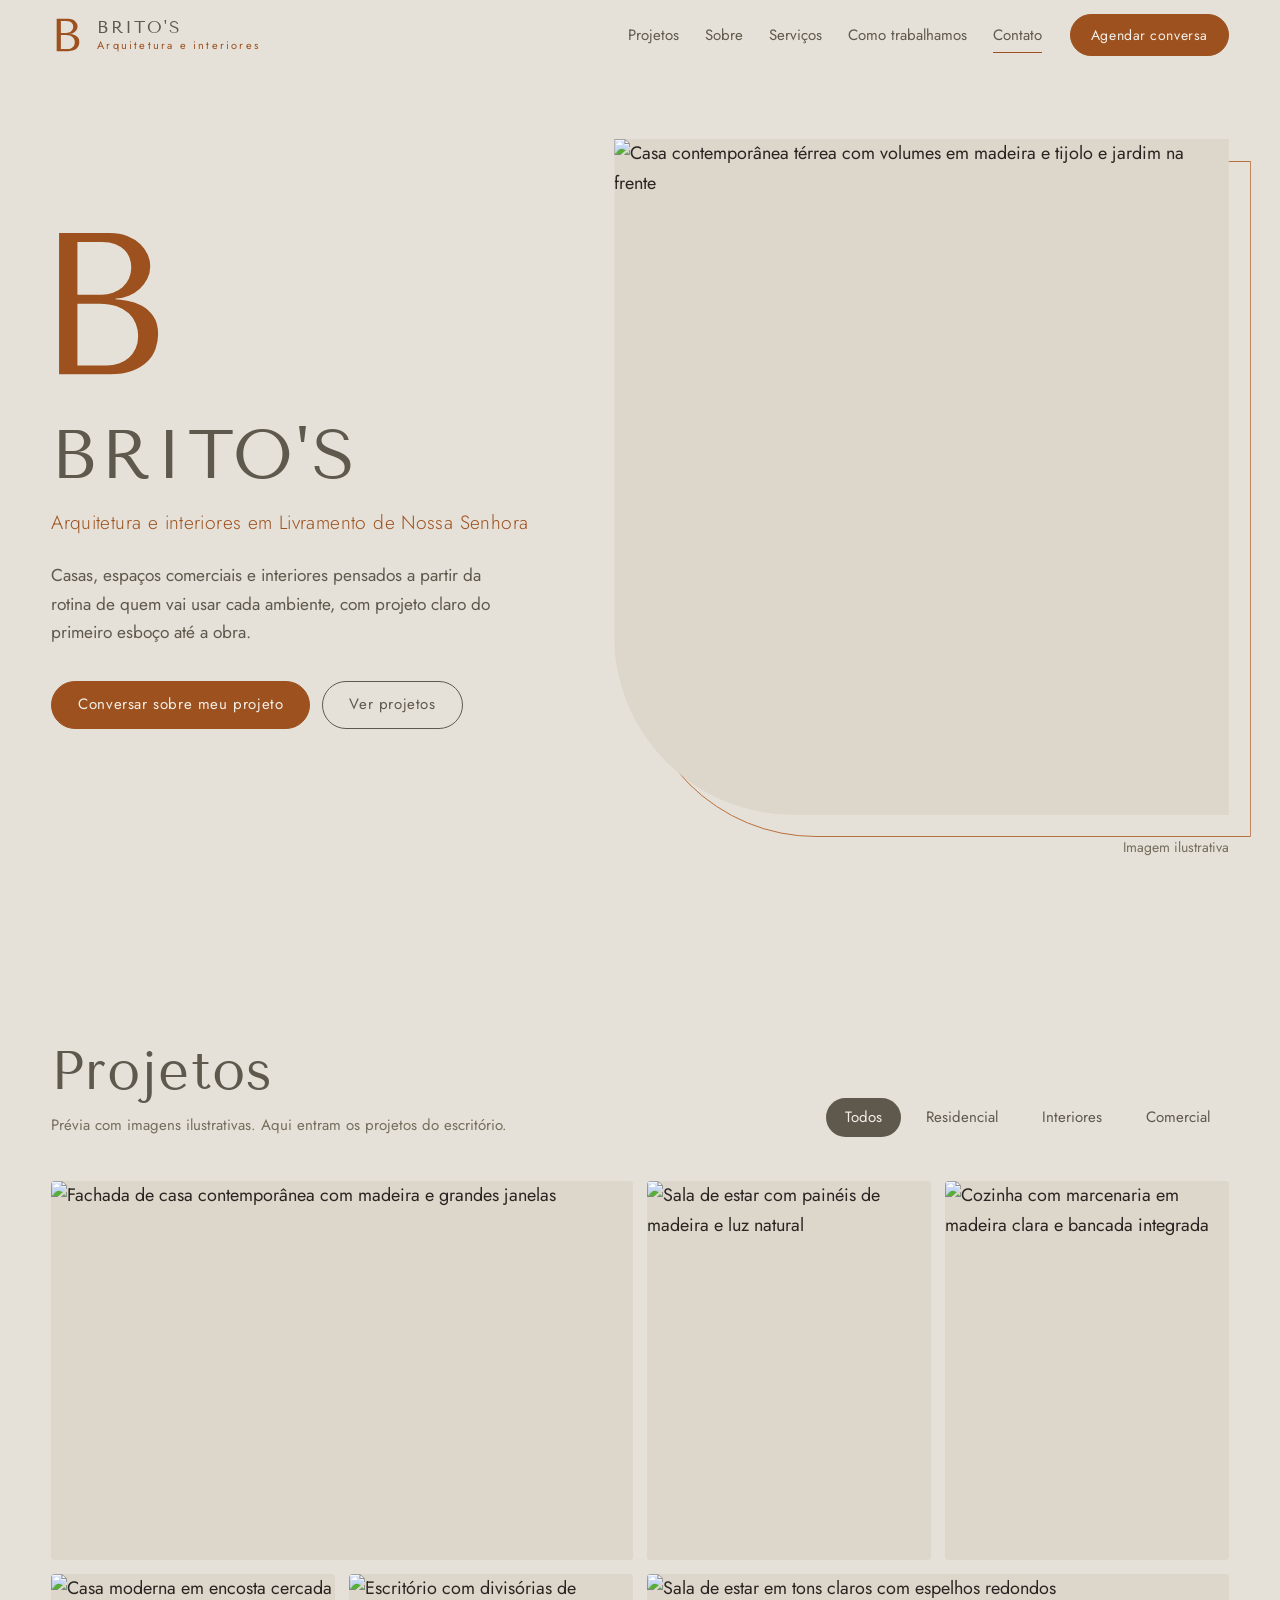
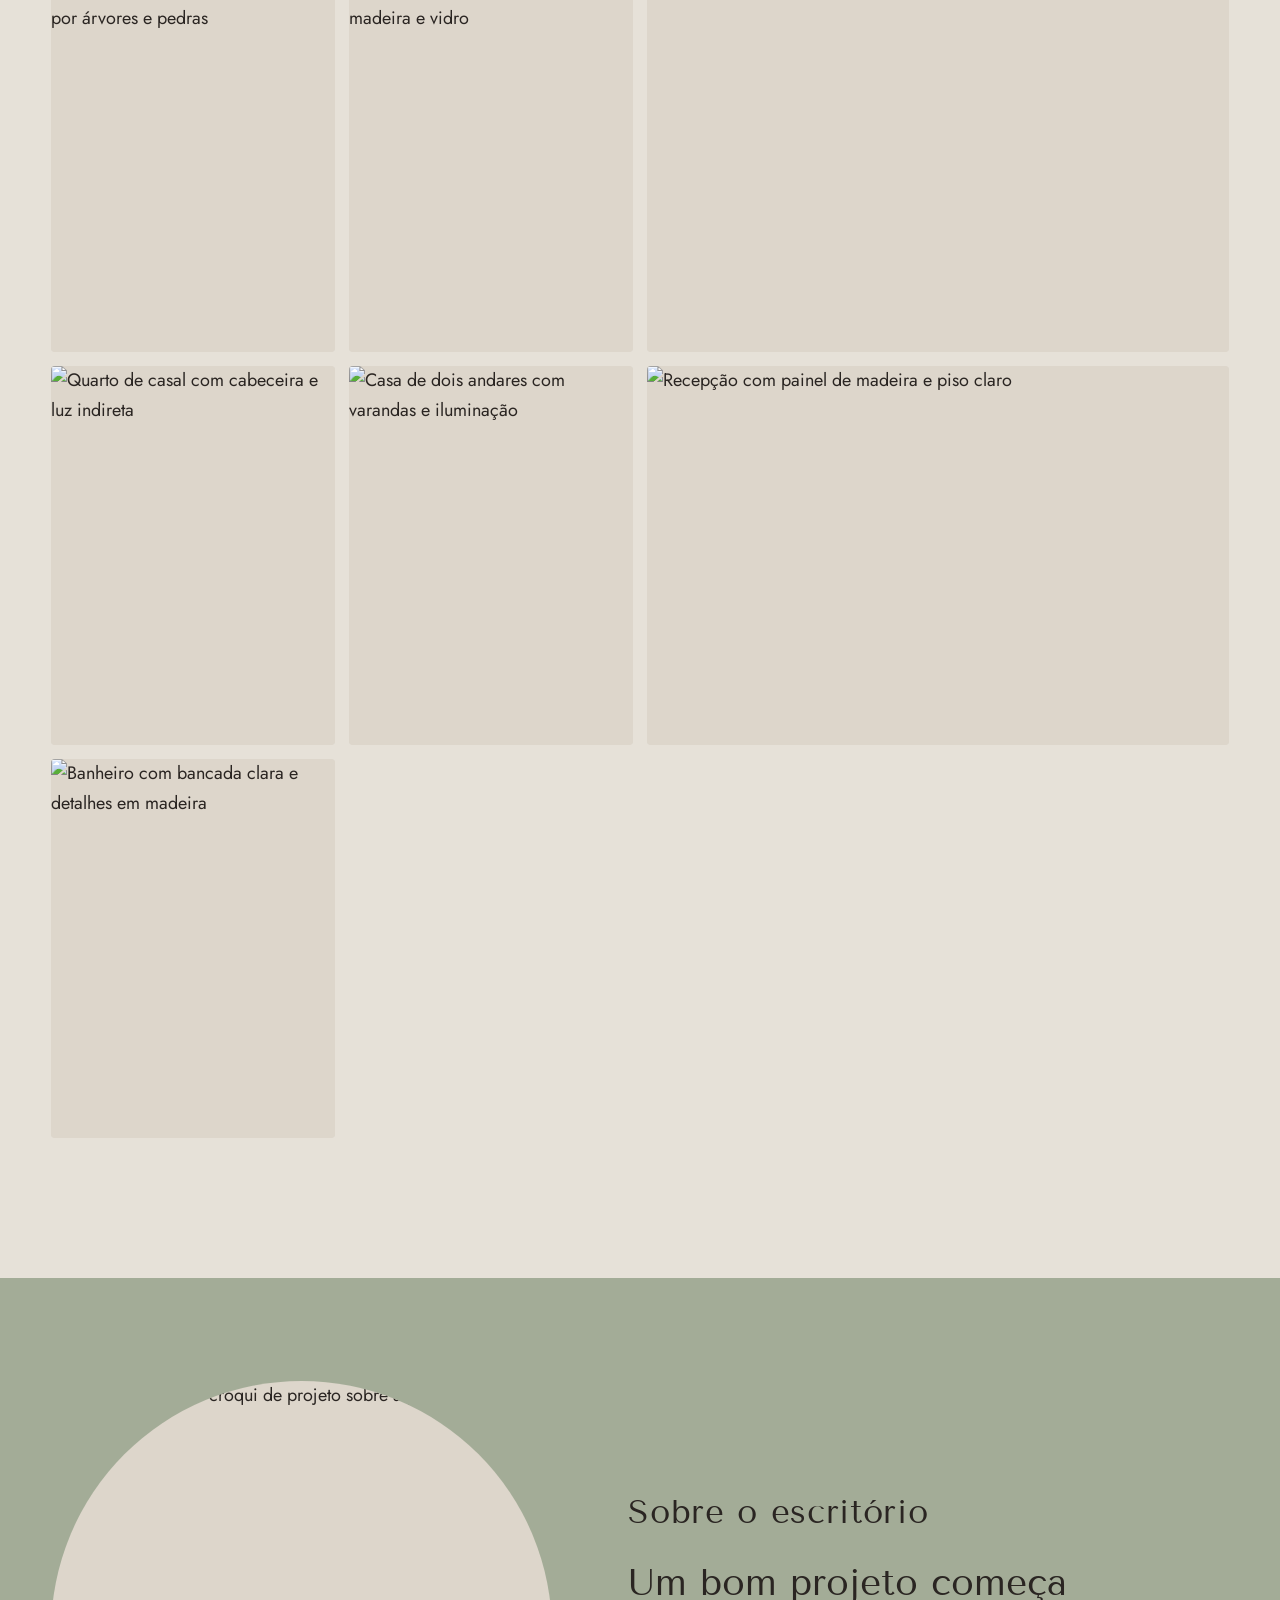
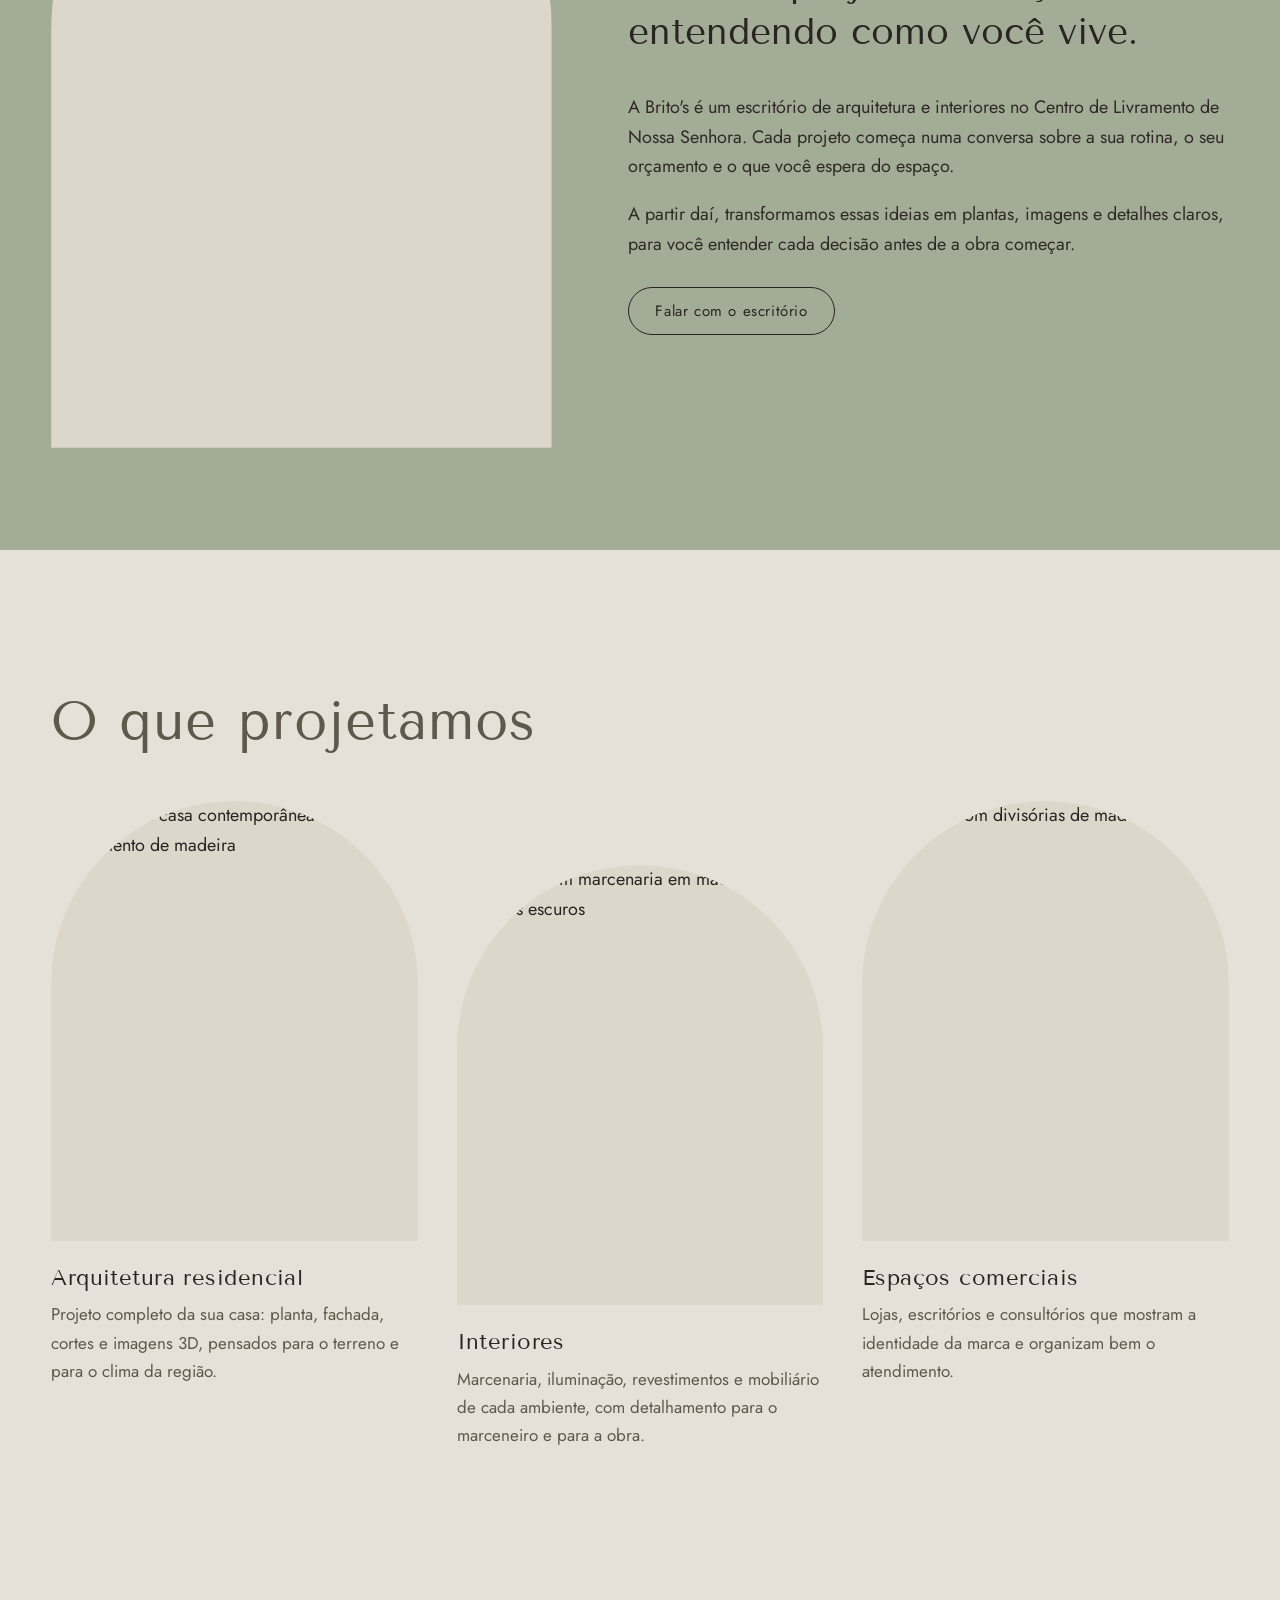
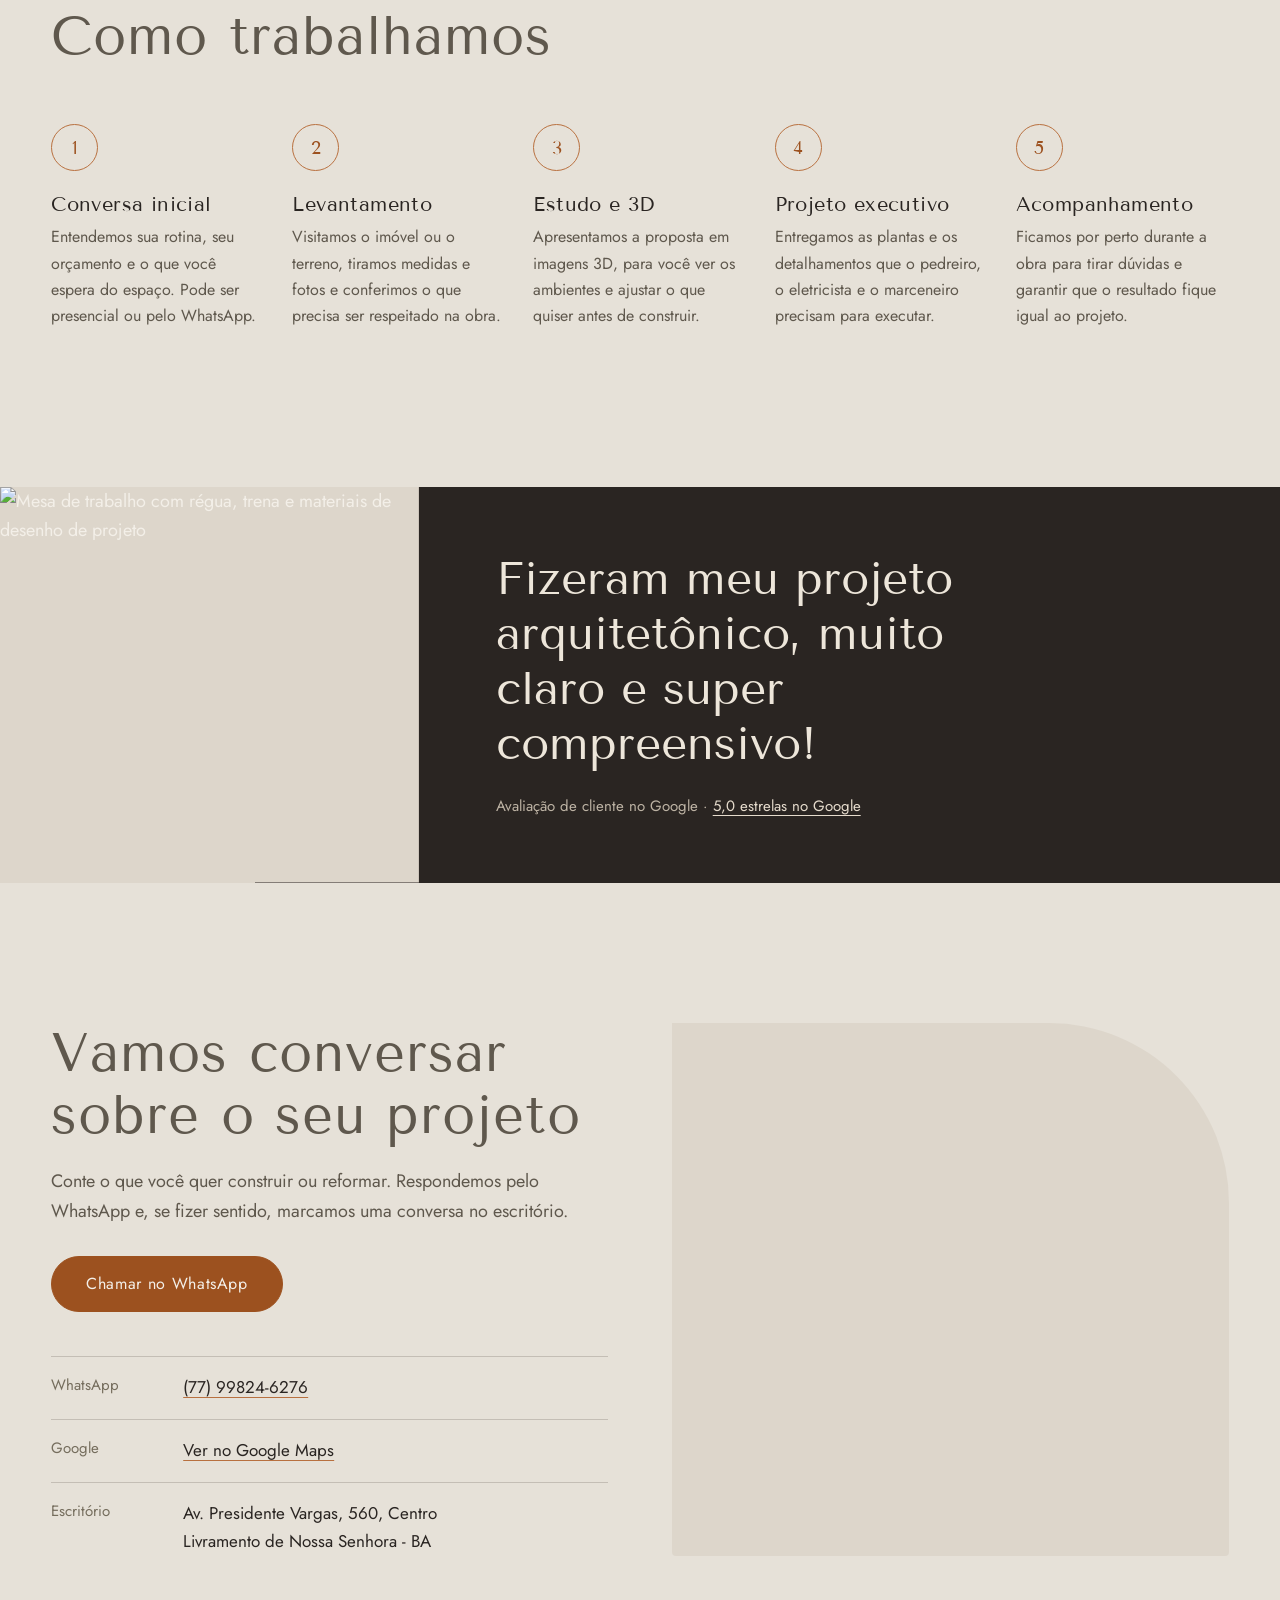
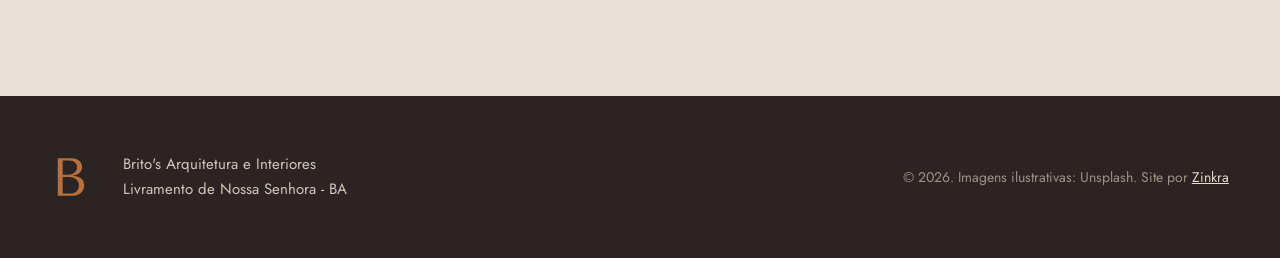
==== britos/index.html @ 13b90cb6 "Prévia do site da Brito's Arquitetura e Interiores Repositório de prévias: cada cliente numa pasta (" ====
<!doctype html>
<html lang="pt-BR">
<head>
<meta charset="utf-8">
<meta name="viewport" content="width=device-width, initial-scale=1">
<title>Brito's Arquitetura e Interiores | Livramento de Nossa Senhora - BA</title>
<meta name="description" content="Escritório de arquitetura e interiores em Livramento de Nossa Senhora (BA). Projetos residenciais, comerciais e de interiores. Fale com a Brito's pelo WhatsApp.">
<meta name="keywords" content="arquitetura Livramento de Nossa Senhora, escritório de arquitetura Livramento, arquiteto Livramento de Nossa Senhora, design de interiores Bahia, Brito's Arquitetura">
<meta name="author" content="Brito's Arquitetura e Interiores">
<meta name="robots" content="index, follow, max-image-preview:large">
<meta name="theme-color" content="#E6E1D8">
<link rel="canonical" href="https://previaarquitetura.vercel.app/britos/">
<link rel="icon" href="favicon.svg" type="image/svg+xml">
<link rel="apple-touch-icon" href="img/apple-touch-icon.png">

<meta property="og:type" content="website">
<meta property="og:locale" content="pt_BR">
<meta property="og:site_name" content="Brito's Arquitetura e Interiores">
<meta property="og:title" content="Brito's Arquitetura e Interiores">
<meta property="og:description" content="Projetos residenciais, comerciais e de interiores em Livramento de Nossa Senhora - BA.">
<meta property="og:url" content="https://previaarquitetura.vercel.app/britos/">
<meta property="og:image" content="https://previaarquitetura.vercel.app/britos/img/og.jpg">
<meta property="og:image:width" content="1200">
<meta property="og:image:height" content="630">
<meta name="twitter:card" content="summary_large_image">

<link rel="preload" as="font" type="font/woff2" href="fonts/tenor-sans.woff2" crossorigin>
<link rel="preload" as="font" type="font/woff2" href="fonts/jost-300.woff2" crossorigin>
<link rel="preconnect" href="https://images.unsplash.com">
<link rel="preload" as="image" href="https://images.unsplash.com/photo-1760067538022-8ef8739b1b18?auto=format&fit=crop&q=80&w=1400">
<link rel="stylesheet" href="style.css">

<script type="application/ld+json">
{
  "@context": "https://schema.org",
  "@type": "ProfessionalService",
  "additionalType": "https://www.wikidata.org/wiki/Q42973",
  "name": "Brito's Arquitetura e Interiores",
  "description": "Projetos residenciais, comerciais e de interiores em Livramento de Nossa Senhora - BA.",
  "url": "https://previaarquitetura.vercel.app/britos/",
  "image": "https://previaarquitetura.vercel.app/britos/img/og.jpg",
  "logo": "https://previaarquitetura.vercel.app/britos/favicon.svg",
  "telephone": "+55 77 99824-6276",
  "address": {
    "@type": "PostalAddress",
    "streetAddress": "Avenida Presidente Vargas, 560",
    "addressLocality": "Livramento de Nossa Senhora",
    "addressRegion": "BA",
    "postalCode": "46140-000",
    "addressCountry": "BR"
  },
  "areaServed": ["Livramento de Nossa Senhora", "Chapada Diamantina", "Bahia"],
  "aggregateRating": { "@type": "AggregateRating", "ratingValue": "5", "reviewCount": "5" },
  "makesOffer": [
    { "@type": "Offer", "itemOffered": { "@type": "Service", "name": "Projeto arquitetônico residencial" } },
    { "@type": "Offer", "itemOffered": { "@type": "Service", "name": "Projeto de interiores" } },
    { "@type": "Offer", "itemOffered": { "@type": "Service", "name": "Projeto comercial" } }
  ]
}
</script>
</head>
<body>
<a class="skip" href="#conteudo">Pular para o conteúdo</a>

<header class="top" id="topo">
  <a class="brand" href="#topo" aria-label="Brito's Arquitetura e Interiores, início">
    <svg class="g-mark" viewBox="0 0 571 780" aria-hidden="true"><path d="M40 740H291Q358 740 404.0 722.5Q450 705 478.0 677.0Q506 649 518.5 613.5Q531 578 531 542Q531 485 506.5 451.0Q482 417 448.0 399.0Q414 381 378.0 375.0Q342 369 320 368V364Q355 364 386.0 350.5Q417 337 440.5 315.5Q464 294 478.0 265.5Q492 237 492 205Q492 177 480.0 148.0Q468 119 443.5 95.0Q419 71 380.5 55.5Q342 40 290 40H40ZM131 696V390H241Q290 390 326.0 403.0Q362 416 385.5 438.0Q409 460 420.5 489.0Q432 518 432 550Q432 585 419.5 612.0Q407 639 386.0 658.0Q365 677 336.5 686.5Q308 696 276 696ZM131 346V84H253Q292 84 319.5 95.0Q347 106 364.5 124.0Q382 142 390.0 165.0Q398 188 398 211Q398 240 386.5 265.0Q375 290 354.5 308.0Q334 326 307.5 336.0Q281 346 251 346Z"/></svg>
    <span class="brand-name">Brito's<small>Arquitetura e interiores</small></span>
  </a>
  <nav class="nav" aria-label="Seções">
    <a href="#projetos">Projetos</a>
    <a href="#sobre">Sobre</a>
    <a href="#servicos">Serviços</a>
    <a href="#processo">Como trabalhamos</a>
    <a href="#contato">Contato</a>
  </nav>
  <a class="btn btn-solid top-cta" href="https://wa.me/5577998246276?text=Ol%C3%A1%21%20Vi%20o%20site%20da%20Brito%27s%20e%20gostaria%20de%20conversar%20sobre%20um%20projeto." target="_blank" rel="noopener">Agendar conversa</a>
  <button class="menu-btn" type="button" aria-expanded="false" aria-controls="menu-movel">Menu</button>
</header>
<div class="mobile-menu" id="menu-movel" hidden>
  <a href="#projetos">Projetos</a><a href="#sobre">Sobre</a><a href="#servicos">Serviços</a><a href="#processo">Como trabalhamos</a><a href="#contato">Contato</a>
  <a class="btn btn-solid" href="https://wa.me/5577998246276?text=Ol%C3%A1%21%20Vi%20o%20site%20da%20Brito%27s%20e%20gostaria%20de%20conversar%20sobre%20um%20projeto." target="_blank" rel="noopener">Agendar conversa</a>
</div>

<main id="conteudo">

<section class="hero" aria-labelledby="hero-titulo">
  <div class="hero-text">
    <div class="hero-mark" aria-hidden="true">
      <svg class="g-draw" viewBox="0 0 571 780"><path d="M40 740H291Q358 740 404.0 722.5Q450 705 478.0 677.0Q506 649 518.5 613.5Q531 578 531 542Q531 485 506.5 451.0Q482 417 448.0 399.0Q414 381 378.0 375.0Q342 369 320 368V364Q355 364 386.0 350.5Q417 337 440.5 315.5Q464 294 478.0 265.5Q492 237 492 205Q492 177 480.0 148.0Q468 119 443.5 95.0Q419 71 380.5 55.5Q342 40 290 40H40ZM131 696V390H241Q290 390 326.0 403.0Q362 416 385.5 438.0Q409 460 420.5 489.0Q432 518 432 550Q432 585 419.5 612.0Q407 639 386.0 658.0Q365 677 336.5 686.5Q308 696 276 696ZM131 346V84H253Q292 84 319.5 95.0Q347 106 364.5 124.0Q382 142 390.0 165.0Q398 188 398 211Q398 240 386.5 265.0Q375 290 354.5 308.0Q334 326 307.5 336.0Q281 346 251 346Z"/></svg>
    </div>
    <h1 id="hero-titulo">Brito's<span>Arquitetura e interiores em Livramento de Nossa Senhora</span></h1>
    <p class="lead">Casas, espaços comerciais e interiores pensados a partir da rotina de quem vai usar cada ambiente, com projeto claro do primeiro esboço até a obra.</p>
    <div class="hero-actions">
      <a class="btn btn-solid" href="https://wa.me/5577998246276?text=Ol%C3%A1%21%20Vi%20o%20site%20da%20Brito%27s%20e%20gostaria%20de%20conversar%20sobre%20um%20projeto." target="_blank" rel="noopener">Conversar sobre meu projeto</a>
      <a class="btn btn-line" href="#projetos">Ver projetos</a>
    </div>
  </div>
  <figure class="hero-photo">
    <img src="https://images.unsplash.com/photo-1760067538022-8ef8739b1b18?auto=format&fit=crop&q=80&w=1400" width="1400" height="934" alt="Casa contemporânea térrea com volumes em madeira e tijolo e jardim na frente" fetchpriority="high">
    <figcaption>Imagem ilustrativa</figcaption>
  </figure>
</section>

<section class="projects" id="projetos" aria-labelledby="proj-titulo">
  <div class="section-head">
    <div><h2 id="proj-titulo">Projetos</h2><p class="proj-note">Prévia com imagens ilustrativas. Aqui entram os projetos do escritório.</p></div>
    <div class="filters" role="tablist" aria-label="Filtrar projetos">
      <button role="tab" aria-selected="true" data-f="todos">Todos</button>
      <button role="tab" aria-selected="false" data-f="residencial">Residencial</button>
      <button role="tab" aria-selected="false" data-f="interiores">Interiores</button>
      <button role="tab" aria-selected="false" data-f="comercial">Comercial</button>
    </div>
  </div>
  <ul class="gallery">
    <li data-cat="residencial" class="wide"><button type="button" aria-label="Ampliar: Residência com fachada em madeira">
      <img src="https://images.unsplash.com/photo-1756706718604-ef4af3970e33?auto=format&fit=crop&q=80&w=1100" loading="lazy" decoding="async" alt="Fachada de casa contemporânea com madeira e grandes janelas">
      <span class="cap">Residência com fachada em madeira<small>Residencial</small></span></button></li>
    <li data-cat="interiores"><button type="button" aria-label="Ampliar: Living integrado">
      <img src="https://images.unsplash.com/photo-1774199496664-a9690967be5a?auto=format&fit=crop&q=80&w=700" loading="lazy" decoding="async" alt="Sala de estar com painéis de madeira e luz natural">
      <span class="cap">Living integrado<small>Interiores</small></span></button></li>
    <li data-cat="interiores"><button type="button" aria-label="Ampliar: Cozinha em madeira">
      <img src="https://images.unsplash.com/photo-1502005097973-6a7082348e28?auto=format&fit=crop&q=80&w=700" loading="lazy" decoding="async" alt="Cozinha com marcenaria em madeira clara e bancada integrada">
      <span class="cap">Cozinha em madeira<small>Interiores</small></span></button></li>
    <li data-cat="residencial"><button type="button" aria-label="Ampliar: Casa na encosta">
      <img src="https://images.unsplash.com/photo-1698994705178-d244d73ea573?auto=format&fit=crop&q=80&w=700" loading="lazy" decoding="async" alt="Casa moderna em encosta cercada por árvores e pedras">
      <span class="cap">Casa na encosta<small>Residencial</small></span></button></li>
    <li data-cat="comercial"><button type="button" aria-label="Ampliar: Escritório com marcenaria">
      <img src="https://images.unsplash.com/photo-1765371514743-45bd8e6c0a28?auto=format&fit=crop&q=80&w=700" loading="lazy" decoding="async" alt="Escritório com divisórias de madeira e vidro">
      <span class="cap">Escritório com marcenaria<small>Comercial</small></span></button></li>
    <li data-cat="interiores" class="wide"><button type="button" aria-label="Ampliar: Sala de estar clara">
      <img src="https://images.unsplash.com/photo-1631679706909-1844bbd07221?auto=format&fit=crop&q=80&w=1100" loading="lazy" decoding="async" alt="Sala de estar em tons claros com espelhos redondos">
      <span class="cap">Sala de estar clara<small>Interiores</small></span></button></li>
    <li data-cat="interiores"><button type="button" aria-label="Ampliar: Suíte acolhedora">
      <img src="https://images.unsplash.com/photo-1638840992956-142399e7e2df?auto=format&fit=crop&q=80&w=700" loading="lazy" decoding="async" alt="Quarto de casal com cabeceira e luz indireta">
      <span class="cap">Suíte acolhedora<small>Interiores</small></span></button></li>
    <li data-cat="residencial"><button type="button" aria-label="Ampliar: Sobrado com varandas">
      <img src="https://images.unsplash.com/photo-1721815693498-cc28507c0ba2?auto=format&fit=crop&q=80&w=700" loading="lazy" decoding="async" alt="Casa de dois andares com varandas e iluminação">
      <span class="cap">Sobrado com varandas<small>Residencial</small></span></button></li>
    <li data-cat="comercial" class="wide"><button type="button" aria-label="Ampliar: Recepção corporativa">
      <img src="https://images.unsplash.com/photo-1758448500688-3ababa93fd67?auto=format&fit=crop&q=80&w=1100" loading="lazy" decoding="async" alt="Recepção com painel de madeira e piso claro">
      <span class="cap">Recepção corporativa<small>Comercial</small></span></button></li>
    <li data-cat="interiores"><button type="button" aria-label="Ampliar: Banheiro com madeira">
      <img src="https://images.unsplash.com/photo-1763485956310-55f3c0e822d5?auto=format&fit=crop&q=80&w=700" loading="lazy" decoding="async" alt="Banheiro com bancada clara e detalhes em madeira">
      <span class="cap">Banheiro com madeira<small>Interiores</small></span></button></li>
  </ul>
</section>

<section class="about" id="sobre" aria-labelledby="sobre-titulo">
  <figure class="about-photo">
    <img src="https://images.unsplash.com/photo-1649688066830-a0cf04d1bc41?auto=format&fit=crop&q=80&w=800" loading="lazy" alt="Mãos desenhando croqui de projeto sobre a prancheta">
  </figure>
  <div class="about-text">
    <h2 id="sobre-titulo">Sobre o escritório</h2>
    <blockquote>
      <p>Um bom projeto começa entendendo como você vive.</p>
    </blockquote>
    <p>A Brito's é um escritório de arquitetura e interiores no Centro de Livramento de Nossa Senhora. Cada projeto começa numa conversa sobre a sua rotina, o seu orçamento e o que você espera do espaço.</p>
    <p>A partir daí, transformamos essas ideias em plantas, imagens e detalhes claros, para você entender cada decisão antes de a obra começar.</p>
    <a class="btn btn-line" href="#contato">Falar com o escritório</a>
  </div>
</section>

<section class="services" id="servicos" aria-labelledby="serv-titulo">
  <h2 id="serv-titulo">O que projetamos</h2>
  <div class="service-list">
    <article class="service">
      <img src="https://images.unsplash.com/photo-1564703048291-bcf7f001d83d?auto=format&fit=crop&q=80&w=700" loading="lazy" alt="Fachada de casa contemporânea com revestimento de madeira">
      <h3>Arquitetura residencial</h3>
      <p>Projeto completo da sua casa: planta, fachada, cortes e imagens 3D, pensados para o terreno e para o clima da região.</p>
    </article>
    <article class="service">
      <img src="https://images.unsplash.com/photo-1512916194211-3f2b7f5f7de3?auto=format&fit=crop&q=80&w=700" loading="lazy" alt="Cozinha com marcenaria em madeira e armários escuros">
      <h3>Interiores</h3>
      <p>Marcenaria, iluminação, revestimentos e mobiliário de cada ambiente, com detalhamento para o marceneiro e para a obra.</p>
    </article>
    <article class="service">
      <img src="https://images.unsplash.com/photo-1765371514743-45bd8e6c0a28?auto=format&fit=crop&q=80&w=700" loading="lazy" alt="Escritório com divisórias de madeira e vidro">
      <h3>Espaços comerciais</h3>
      <p>Lojas, escritórios e consultórios que mostram a identidade da marca e organizam bem o atendimento.</p>
    </article>
  </div>
</section>

<section class="process" id="processo" aria-labelledby="proc-titulo">
  <h2 id="proc-titulo">Como trabalhamos</h2>
  <ol class="steps">
    <li><h3>Conversa inicial</h3><p>Entendemos sua rotina, seu orçamento e o que você espera do espaço. Pode ser presencial ou pelo WhatsApp.</p></li>
    <li><h3>Levantamento</h3><p>Visitamos o imóvel ou o terreno, tiramos medidas e fotos e conferimos o que precisa ser respeitado na obra.</p></li>
    <li><h3>Estudo e 3D</h3><p>Apresentamos a proposta em imagens 3D, para você ver os ambientes e ajustar o que quiser antes de construir.</p></li>
    <li><h3>Projeto executivo</h3><p>Entregamos as plantas e os detalhamentos que o pedreiro, o eletricista e o marceneiro precisam para executar.</p></li>
    <li><h3>Acompanhamento</h3><p>Ficamos por perto durante a obra para tirar dúvidas e garantir que o resultado fique igual ao projeto.</p></li>
  </ol>
</section>

<section class="quote-band" aria-label="Avaliação de cliente no Google">
  <img src="https://images.unsplash.com/photo-1598149255714-de0a630b96ea?auto=format&fit=crop&q=80&w=800" loading="lazy" alt="Mesa de trabalho com régua, trena e materiais de desenho de projeto">
  <figure class="review">
    <blockquote><p>Fizeram meu projeto arquitetônico, muito claro e super compreensivo!</p></blockquote>
    <figcaption>Avaliação de cliente no Google · <a href="https://www.google.com/maps/search/Brito%C2%B4s+Arquitetura+e+Interiores+Livramento+de+Nossa+Senhora" target="_blank" rel="noopener">5,0 estrelas no Google</a></figcaption>
  </figure>
</section>

<section class="contact" id="contato" aria-labelledby="cont-titulo">
  <div class="contact-text">
    <h2 id="cont-titulo">Vamos conversar sobre o seu projeto</h2>
    <p>Conte o que você quer construir ou reformar. Respondemos pelo WhatsApp e, se fizer sentido, marcamos uma conversa no escritório.</p>
    <a class="btn btn-solid btn-big" href="https://wa.me/5577998246276?text=Ol%C3%A1%21%20Vi%20o%20site%20da%20Brito%27s%20e%20gostaria%20de%20conversar%20sobre%20um%20projeto." target="_blank" rel="noopener">Chamar no WhatsApp</a>
    <dl class="contact-list">
      <div><dt>WhatsApp</dt><dd><a href="https://wa.me/5577998246276?text=Ol%C3%A1%21%20Vi%20o%20site%20da%20Brito%27s%20e%20gostaria%20de%20conversar%20sobre%20um%20projeto." target="_blank" rel="noopener">(77) 99824-6276</a></dd></div>
      <div><dt>Google</dt><dd><a href="https://www.google.com/maps/search/Brito%C2%B4s+Arquitetura+e+Interiores+Livramento+de+Nossa+Senhora" target="_blank" rel="noopener">Ver no Google Maps</a></dd></div>
      <div><dt>Escritório</dt><dd><address>Av. Presidente Vargas, 560, Centro<br>Livramento de Nossa Senhora - BA</address></dd></div>
    </dl>
  </div>
  <div class="map">
    <iframe title="Mapa do escritório Brito's em Livramento de Nossa Senhora" loading="lazy" referrerpolicy="no-referrer-when-downgrade"
      src="https://www.google.com/maps?q=Av.+Presidente+Vargas,+560,+Livramento+de+Nossa+Senhora+-+BA&output=embed"></iframe>
  </div>
</section>

</main>

<footer class="foot">
  <svg class="g-mark" viewBox="0 0 571 780" aria-hidden="true"><path d="M40 740H291Q358 740 404.0 722.5Q450 705 478.0 677.0Q506 649 518.5 613.5Q531 578 531 542Q531 485 506.5 451.0Q482 417 448.0 399.0Q414 381 378.0 375.0Q342 369 320 368V364Q355 364 386.0 350.5Q417 337 440.5 315.5Q464 294 478.0 265.5Q492 237 492 205Q492 177 480.0 148.0Q468 119 443.5 95.0Q419 71 380.5 55.5Q342 40 290 40H40ZM131 696V390H241Q290 390 326.0 403.0Q362 416 385.5 438.0Q409 460 420.5 489.0Q432 518 432 550Q432 585 419.5 612.0Q407 639 386.0 658.0Q365 677 336.5 686.5Q308 696 276 696ZM131 346V84H253Q292 84 319.5 95.0Q347 106 364.5 124.0Q382 142 390.0 165.0Q398 188 398 211Q398 240 386.5 265.0Q375 290 354.5 308.0Q334 326 307.5 336.0Q281 346 251 346Z"/></svg>
  <p>Brito's Arquitetura e Interiores<br>Livramento de Nossa Senhora - BA</p>
  <p class="foot-small">© <span id="ano">2026</span>. Imagens ilustrativas: Unsplash. Site por <a href="https://zinkra.com.br" target="_blank" rel="noopener">Zinkra</a></p>
</footer>

<a class="wa-float" href="https://wa.me/5577998246276?text=Ol%C3%A1%21%20Vi%20o%20site%20da%20Brito%27s%20e%20gostaria%20de%20conversar%20sobre%20um%20projeto." target="_blank" rel="noopener" aria-label="Conversar no WhatsApp">
  <svg viewBox="0 0 24 24" aria-hidden="true"><path d="M12 2a10 10 0 0 0-8.6 15.1L2 22l5-1.3A10 10 0 1 0 12 2Zm0 18.2a8.2 8.2 0 0 1-4.2-1.2l-.3-.2-3 .8.8-2.9-.2-.3A8.2 8.2 0 1 1 12 20.2Zm4.5-6.1c-.2-.1-1.5-.7-1.7-.8s-.4-.1-.6.1-.7.8-.8 1-.3.2-.5.1a6.7 6.7 0 0 1-3.3-2.9c-.2-.4.2-.4.7-1.3a.5.5 0 0 0 0-.4l-.8-1.8c-.2-.5-.4-.4-.6-.4h-.5a1 1 0 0 0-.7.3 3 3 0 0 0-.9 2.2 5.2 5.2 0 0 0 1.1 2.8 11.9 11.9 0 0 0 4.6 4c1.7.7 2.4.8 3.2.7a2.8 2.8 0 0 0 1.8-1.3 2.3 2.3 0 0 0 .2-1.3c-.1-.1-.3-.2-.5-.3Z"/></svg>
</a>

<div class="lightbox" id="lightbox" hidden role="dialog" aria-modal="true" aria-label="Foto do projeto">
  <button class="lb-close" type="button" aria-label="Fechar">Fechar</button>
  <button class="lb-nav lb-prev" type="button" aria-label="Foto anterior">‹</button>
  <figure><img alt=""><figcaption></figcaption></figure>
  <button class="lb-nav lb-next" type="button" aria-label="Próxima foto">›</button>
</div>

<script src="main.js" defer></script>
</body>
</html>
---- britos/style.css ----
/* Geovanna Caires · Arquitetura e Interiores
   Paleta tirada da marca dela: o cobre do monograma, o cinza quente do nome,
   o verde-sálvia da boiserie do escritório e o reboco claro das paredes. */
@font-face { font-family: 'Tenor Sans'; src: url(fonts/tenor-sans.woff2) format('woff2'); font-weight: 400; font-display: swap; }
@font-face { font-family: 'Jost'; src: url(fonts/jost-300.woff2) format('woff2'); font-weight: 300; font-display: swap; }
@font-face { font-family: 'Jost'; src: url(fonts/jost-400.woff2) format('woff2'); font-weight: 400; font-display: swap; }
@font-face { font-family: 'Jost'; src: url(fonts/jost-500.woff2) format('woff2'); font-weight: 500; font-display: swap; }
:root {
  --reboco: #E6E1D8;
  --reboco-2: #DDD6CB;
  --cobre: #9C511F;
  --cobre-claro: #B8703F;
  --grafite: #5F584D;
  --cinza: #756D5D;
  --salvia: #A3AC97;
  --salvia-esc: #7F8A73;
  --cafe: #2A2522;
  --linho: #F3EFE8;
  --ease: cubic-bezier(.22, 1, .36, 1);
  --display: 'Tenor Sans', 'Optima', 'Candara', sans-serif;
  --texto: 'Jost', 'Futura', 'Century Gothic', sans-serif;
  --gutter: clamp(16px, 4vw, 56px);
  --max: 1320px;
}

*, *::before, *::after { box-sizing: border-box; }
html { scroll-behavior: smooth; scroll-padding-top: 84px; }
body {
  margin: 0; background: var(--reboco); color: var(--cafe);
  font: 400 18px/1.65 var(--texto); -webkit-font-smoothing: antialiased; overflow-x: hidden;
}
img { display: block; max-width: 100%; height: auto; }
a { color: inherit; }
h1, h2, h3 { font-family: var(--display); font-weight: 400; margin: 0; letter-spacing: .02em; line-height: 1.15; }
h2 { font-size: clamp(32px, 4.2vw, 56px); color: var(--grafite); }
h3 { font-size: 22px; color: var(--cafe); }
p { margin: 0 0 1em; max-width: 62ch; }
:focus-visible { outline: 2px solid var(--cobre); outline-offset: 3px; }
.skip { position: absolute; left: -999px; top: 8px; background: var(--cafe); color: var(--linho); padding: 8px 14px; z-index: 100; }
.skip:focus { left: 8px; }

/* ---------- botões ---------- */
.btn {
  display: inline-flex; align-items: center; justify-content: center; min-height: 48px; padding: 0 26px;
  font: 400 15px/1 var(--texto); letter-spacing: .04em; text-decoration: none; border-radius: 999px;
  transition: background .3s var(--ease), color .3s var(--ease), border-color .3s var(--ease), transform .2s var(--ease);
}
.btn:active { transform: scale(.97); }
.btn-solid { background: var(--cobre); color: var(--linho); border: 1px solid var(--cobre); }
.btn-solid:hover { background: #823F14; border-color: #823F14; }
.btn-line { border: 1px solid var(--grafite); color: var(--grafite); }
.btn-line:hover { background: var(--grafite); color: var(--linho); }
.btn-big { min-height: 56px; padding: 0 34px; font-size: 16px; }

/* ---------- topo ---------- */
.top {
  position: fixed; inset: 0 0 auto; z-index: 50; display: flex; align-items: center; gap: 28px;
  padding: 14px var(--gutter); transition: background .4s var(--ease), box-shadow .4s var(--ease), padding .4s var(--ease);
}
.top.solid { background: rgba(230, 225, 216, .92); backdrop-filter: blur(12px); box-shadow: 0 1px 0 rgba(95, 88, 77, .15); padding-block: 10px; }
.brand { display: flex; align-items: center; gap: 12px; text-decoration: none; margin-right: auto; }
.brand .g-mark { width: 34px; height: 36px; fill: var(--cobre); }
.brand-name { font: 400 17px/1.1 var(--display); letter-spacing: .14em; color: var(--grafite); text-transform: uppercase; }
.brand-name small { display: block; margin-top: 3px; font: 400 11px/1 var(--texto); letter-spacing: .2em; text-transform: none; color: var(--cobre); }
.nav { display: flex; gap: 26px; }
.nav a { font-size: 15px; font-weight: 400; color: var(--grafite); text-decoration: none; position: relative; padding: 6px 0; }
.nav a::after { content: ''; position: absolute; left: 0; right: 0; bottom: 0; height: 1px; background: var(--cobre); transform: scaleX(0); transform-origin: left; transition: transform .35s var(--ease); }
.nav a:hover::after, .nav a.on::after { transform: scaleX(1); }
.top-cta { min-height: 42px; padding: 0 20px; font-size: 14px; }
.menu-btn { display: none; }

/* ---------- hero ---------- */
.hero {
  min-height: 100svh; display: grid; grid-template-columns: minmax(0, 5fr) minmax(0, 6fr); gap: clamp(24px, 4vw, 72px);
  align-items: center; padding: 110px var(--gutter) 56px; max-width: var(--max); margin: 0 auto;
}
.hero-mark { width: clamp(84px, 9vw, 128px); margin-bottom: 28px; }
.g-draw { width: 100%; height: auto; overflow: visible; }
.g-draw path { fill: var(--cobre); fill-opacity: 0; stroke: var(--cobre); stroke-width: 2.2; stroke-dasharray: var(--len, 3000); stroke-dashoffset: var(--len, 3000); }
.loaded .g-draw path { animation: draw 2.2s var(--ease) forwards, fill-in .9s 1.7s ease forwards; }
@keyframes draw { to { stroke-dashoffset: 0; } }
@keyframes fill-in { to { fill-opacity: 1; stroke-width: 0; } }

.hero h1 { font-size: clamp(40px, 5.4vw, 80px); letter-spacing: .06em; color: var(--grafite); text-transform: uppercase; line-height: 1.02; }
.hero h1 span { display: block; margin-top: 18px; font: 300 clamp(17px, 1.5vw, 21px)/1.4 var(--texto); letter-spacing: .02em; text-transform: none; color: var(--cobre); }
.lead { margin: 26px 0 34px; font-size: clamp(17px, 1.35vw, 20px); color: var(--grafite); max-width: 44ch; }
.hero-actions { display: flex; flex-wrap: wrap; gap: 12px; }
.hero-text > * { opacity: 0; transform: translateY(14px); }
.loaded .hero-text > * { animation: rise .9s var(--ease) forwards; }
.loaded .hero-text > .hero-mark { animation-delay: 0s; opacity: 1; transform: none; animation: none; }
.loaded .hero-text > h1 { animation-delay: .9s; }
.loaded .hero-text > .lead { animation-delay: 1.15s; }
.loaded .hero-text > .hero-actions { animation-delay: 1.35s; }
@keyframes rise { to { opacity: 1; transform: none; } }

.hero-photo { margin: 0; position: relative; }
.hero-photo::before {
  content: ''; position: absolute; inset: 22px -22px -22px 22px; border: 1px solid var(--cobre-claro); border-radius: 0 0 0 180px;
  clip-path: inset(0 0 100% 0); transition: clip-path 1.4s 1.6s var(--ease);
}
.hero-photo img {
  position: relative; width: 100%; aspect-ratio: 4 / 4.4; object-fit: cover; object-position: 38% 50%; border-radius: 0 0 0 180px;
  clip-path: inset(100% 0 0 0); transition: clip-path 1.6s .35s var(--ease);
}
.loaded .hero-photo img { clip-path: inset(0 0 0 0); }
.loaded .hero-photo::before { clip-path: inset(0 0 0 0); }
.hero-photo figcaption { position: absolute; right: 0; bottom: -44px; font-size: 14px; color: var(--cinza); }

/* ---------- seções ---------- */
section { position: relative; }
.projects, .services, .process { max-width: var(--max); margin: 0 auto; padding: clamp(80px, 11vw, 150px) var(--gutter) 0; }
.section-head { display: flex; flex-wrap: wrap; align-items: end; justify-content: space-between; gap: 20px; margin-bottom: 44px; }

/* filtros */
.filters { display: flex; gap: 6px; flex-wrap: wrap; }
.filters button {
  font: 400 15px/1 var(--texto); color: var(--grafite); background: none; border: 1px solid transparent; border-radius: 999px;
  padding: 11px 18px; cursor: pointer; transition: border-color .3s var(--ease), background .3s var(--ease), color .3s var(--ease);
}
.filters button:hover { border-color: rgba(95, 88, 77, .35); }
.filters button[aria-selected="true"] { background: var(--grafite); color: var(--linho); }

/* galeria */
.gallery { list-style: none; margin: 0; padding: 0; display: grid; grid-template-columns: repeat(4, minmax(0, 1fr)); grid-auto-flow: dense; gap: 14px; }
.gallery li { position: relative; overflow: hidden; border-radius: 4px; background: var(--reboco-2); transition: opacity .45s var(--ease), transform .45s var(--ease); }
.gallery li.wide { grid-column: span 2; }
.gallery li.hide { display: none; }
.gallery li.out { opacity: 0; transform: scale(.96); }
.gallery button { all: unset; display: block; width: 100%; height: 100%; cursor: zoom-in; }
.gallery button:focus-visible { outline: 2px solid var(--cobre); outline-offset: -2px; }
.gallery img { width: 100%; height: 100%; aspect-ratio: 3 / 4; object-fit: cover; transition: transform 1.2s var(--ease); }
.gallery li.wide img { aspect-ratio: auto; height: 100%; min-height: 100%; }
.gallery li:hover img { transform: scale(1.04); }
.gallery .cap {
  position: absolute; left: 0; right: 0; bottom: 0; padding: 40px 18px 16px; color: var(--linho); font-size: 15px; line-height: 1.35;
  background: linear-gradient(transparent, rgba(42, 37, 34, .78)); opacity: 0; transform: translateY(8px); transition: opacity .4s var(--ease), transform .4s var(--ease);
}
.gallery .cap small { display: block; font-size: 13px; opacity: .8; }
.gallery li:hover .cap, .gallery button:focus-visible .cap { opacity: 1; transform: none; }

/* sobre */
.about {
  margin-top: clamp(80px, 11vw, 150px); background: var(--salvia); display: grid; grid-template-columns: minmax(0, 5fr) minmax(0, 6fr);
  gap: clamp(28px, 6vw, 96px); align-items: center; padding: clamp(64px, 8vw, 110px) max(var(--gutter), calc((100vw - var(--max)) / 2 + var(--gutter)));
}
.about-photo { margin: 0; }
.about-photo img { width: 100%; aspect-ratio: 3 / 4; object-fit: cover; border-radius: 999px 999px 4px 4px; }
.about h2 { color: var(--cafe); font-size: clamp(26px, 2.6vw, 34px); margin-bottom: 28px; }
.about blockquote { margin: 0 0 30px; }
.about blockquote p { font: 400 clamp(26px, 2.9vw, 40px)/1.3 var(--display); color: var(--cafe); max-width: 24ch; }
.about p { color: #2F2A25; }
.about .btn-line { border-color: var(--cafe); color: var(--cafe); margin-top: 10px; }
.about .btn-line:hover { background: var(--cafe); color: var(--salvia); }

/* serviços: o arco vem dos espelhos e nichos que ela usa nos interiores */
.services h2 { margin-bottom: 48px; }
.service-list { display: grid; grid-template-columns: repeat(3, minmax(0, 1fr)); gap: clamp(20px, 3vw, 44px); }
.service img { width: 100%; aspect-ratio: 3 / 3.6; object-fit: cover; border-radius: 999px 999px 4px 4px; margin-bottom: 24px; }
.service:nth-child(2) { margin-top: 64px; }
.service h3 { margin-bottom: 10px; }
.service p { color: var(--grafite); font-size: 17px; }

/* processo: etapas em sequência, ligadas por uma linha que desenha com a rolagem */
.process h2 { margin-bottom: 56px; }
.steps { list-style: none; margin: 0; padding: 0; display: grid; grid-template-columns: repeat(5, minmax(0, 1fr)); gap: 28px; counter-reset: s; position: relative; }
.steps::before { content: ''; position: absolute; left: 0; right: 0; top: 23px; height: 1px; background: var(--cobre-claro); transform: scaleX(var(--p, 0)); transform-origin: left; }
.steps li { counter-increment: s; position: relative; }
.steps li::before {
  content: counter(s); display: grid; place-items: center; width: 47px; height: 47px; border-radius: 50%; margin-bottom: 22px;
  font: 400 18px/1 var(--display); color: var(--cobre); background: var(--reboco); border: 1px solid var(--cobre-claro); position: relative;
}
.steps h3 { font-size: 20px; margin-bottom: 8px; }
.steps p { font-size: 16px; color: var(--grafite); }

/* faixa com frase */
.quote-band {
  margin-top: clamp(80px, 11vw, 150px); background: var(--cafe); color: var(--linho); display: grid; grid-template-columns: minmax(0, 4fr) minmax(0, 7fr);
  align-items: center; gap: clamp(28px, 6vw, 96px); padding: 0 max(var(--gutter), calc((100vw - var(--max)) / 2 + var(--gutter))) 0 0;
}
.quote-band img { width: 100%; height: 100%; max-height: 640px; object-fit: cover; }
.quote-band p { font: 400 clamp(30px, 3.8vw, 56px)/1.2 var(--display); max-width: 18ch; margin: 64px 0; color: #EDE6DA; }

/* contato */
.contact { max-width: var(--max); margin: 0 auto; padding: clamp(80px, 11vw, 150px) var(--gutter); display: grid; grid-template-columns: minmax(0, 1fr) minmax(0, 1fr); gap: clamp(28px, 5vw, 80px); align-items: stretch; }
.contact h2 { margin-bottom: 20px; }
.contact-text > p { color: var(--grafite); margin-bottom: 30px; }
.contact-list { margin: 44px 0 0; display: grid; gap: 18px; }
.contact-list div { display: grid; grid-template-columns: 120px 1fr; gap: 12px; padding-top: 16px; border-top: 1px solid rgba(95, 88, 77, .25); }
.contact-list dt { color: var(--cinza); font-size: 15px; }
.contact-list dd { margin: 0; font-size: 17px; }
.contact-list a { text-decoration-color: var(--cobre-claro); text-underline-offset: 4px; }
.contact-list address { font-style: normal; }
.map { min-height: 420px; border-radius: 0 180px 4px 4px; overflow: hidden; background: var(--reboco-2); }
.map iframe { width: 100%; height: 100%; min-height: 420px; border: 0; filter: grayscale(.85) sepia(.25) contrast(.95); }

/* rodapé */
.foot { background: var(--cafe); color: #CFC7BA; padding: 56px var(--gutter); display: flex; flex-wrap: wrap; align-items: center; gap: 22px 32px; }
.foot .g-mark { width: 40px; height: 42px; fill: var(--cobre-claro); }
.foot p { margin: 0; font-size: 15px; }
.foot-small { margin-left: auto !important; font-size: 14px !important; color: #9C9385; }
.foot a { color: #E6DCCD; }

/* whatsapp flutuante */
.wa-float {
  position: fixed; right: 20px; bottom: 20px; z-index: 40; width: 58px; height: 58px; border-radius: 50%; background: var(--cobre);
  display: grid; place-items: center; box-shadow: 0 10px 28px -8px rgba(42, 37, 34, .55); transform: scale(0); transition: transform .5s var(--ease);
}
.wa-float.show { transform: scale(1); }
.wa-float svg { width: 28px; height: 28px; fill: var(--linho); }

/* lightbox */
.lightbox { position: fixed; inset: 0; z-index: 90; background: rgba(42, 37, 34, .94); display: grid; grid-template-columns: 64px 1fr 64px; align-items: center; padding: 24px; animation: fade .3s ease; }
.lightbox[hidden] { display: none; }
.lightbox figure { margin: 0; display: flex; flex-direction: column; align-items: center; gap: 14px; }
.lightbox img { max-height: 82vh; max-width: 100%; width: auto; border-radius: 4px; animation: zoom .45s var(--ease); }
.lightbox figcaption { color: #E6DCCD; font-size: 16px; text-align: center; }
.lb-nav, .lb-close { background: none; border: 1px solid rgba(230, 225, 216, .35); color: var(--linho); cursor: pointer; border-radius: 999px; font: 400 15px var(--texto); }
.lb-nav { width: 52px; height: 52px; font-size: 28px; line-height: 1; }
.lb-nav:hover, .lb-close:hover { background: rgba(230, 225, 216, .12); }
.lb-close { position: absolute; top: 20px; right: 20px; padding: 10px 18px; }
@keyframes fade { from { opacity: 0; } }
@keyframes zoom { from { opacity: 0; transform: scale(.96); } }

/* revelação das fotos ao rolar (só imagens, uma vez) */
.reveal { clip-path: inset(0 0 100% 0); transition: clip-path 1.2s var(--ease); }
.reveal.in { clip-path: inset(0 0 0 0); }

/* ---------- responsivo ---------- */
@media (max-width: 1080px) {
  .nav { display: none; }
  .menu-btn { display: inline-flex; align-items: center; min-height: 42px; padding: 0 18px; border: 1px solid var(--grafite); border-radius: 999px; background: none; color: var(--grafite); font: 400 15px var(--texto); cursor: pointer; }
  .mobile-menu { position: fixed; inset: 64px 0 auto; z-index: 49; background: var(--reboco); padding: 18px var(--gutter) 26px; display: grid; gap: 4px; box-shadow: 0 20px 40px -20px rgba(42, 37, 34, .4); animation: fade .25s ease; }
  .mobile-menu[hidden] { display: none; }
  .mobile-menu a:not(.btn) { padding: 12px 0; font: 400 22px var(--display); color: var(--grafite); text-decoration: none; border-bottom: 1px solid rgba(95, 88, 77, .15); }
  .mobile-menu .btn { margin-top: 16px; }
  .steps { grid-template-columns: repeat(2, minmax(0, 1fr)); row-gap: 40px; }
  .steps::before { display: none; }
  .gallery { grid-template-columns: repeat(3, minmax(0, 1fr)); }
}
@media (max-width: 820px) {
  body { font-size: 17px; }
  .top-cta { display: none; }
  .brand-name { font-size: 15px; }
  .hero { grid-template-columns: 1fr; min-height: auto; padding-top: 100px; }
  .hero-photo { order: -1; }
  .hero-photo img { aspect-ratio: 4 / 3.4; border-radius: 0 0 0 110px; }
  .hero-photo::before { inset: 12px -8px -12px 12px; border-radius: 0 0 0 110px; bottom: auto; height: calc(100% - 48px); }
  .hero-photo figcaption { position: static; margin-top: 22px; }
  .hero-mark { margin-bottom: 18px; }
  .gallery { grid-template-columns: repeat(2, minmax(0, 1fr)); gap: 10px; }
  .gallery .cap { opacity: 1; transform: none; font-size: 14px; padding: 30px 12px 10px; }
  .about, .quote-band, .contact { grid-template-columns: 1fr; }
  .about-photo { max-width: 420px; }
  .service-list { grid-template-columns: 1fr; }
  .service:nth-child(2) { margin-top: 0; }
  .service img { aspect-ratio: 4 / 3.6; }
  .steps { grid-template-columns: 1fr; }
  .quote-band { padding: 0 var(--gutter) 8px; }
  .quote-band img { margin: 0 calc(var(--gutter) * -1); width: calc(100% + var(--gutter) * 2); max-width: none; max-height: 460px; }
  .quote-band p { margin: 40px 0 48px; }
  .contact-list div { grid-template-columns: 1fr; gap: 2px; }
  .map { border-radius: 0 110px 4px 4px; }
  .foot-small { margin-left: 0 !important; }
  .wa-float { right: 16px; bottom: 16px; }
  .lightbox { grid-template-columns: 1fr; padding: 70px 12px 24px; }
  .lb-nav { display: none; }
}

@media (prefers-reduced-motion: reduce) {
  *, *::before, *::after { animation-duration: .001ms !important; animation-delay: 0s !important; transition-duration: .001ms !important; transition-delay: 0s !important; scroll-behavior: auto !important; }
  .g-draw path { fill-opacity: 1; stroke-width: 0; }
  .hero-text > *, .hero-photo img, .hero-photo::before, .reveal { opacity: 1 !important; transform: none !important; clip-path: none !important; }
}

/* Brito's: nota da prévia e avaliação do Google */
.proj-note { margin: 10px 0 0; font-size: 15px; color: var(--cinza); }
.quote-band .review { margin: 64px 0; }
.quote-band .review blockquote { margin: 0 0 22px; }
.quote-band .review p { font: 400 clamp(30px, 3.6vw, 52px)/1.2 var(--display); max-width: 20ch; margin: 0; color: #EDE6DA; }
.quote-band .review figcaption { font-size: 15px; color: #BDB3A4; }
.quote-band .review a { color: #E6DCCD; text-underline-offset: 4px; }
.gallery img, .service img, .about-photo img, .quote-band img, .hero-photo img { background: var(--reboco-2); }
@media (max-width: 820px) { .quote-band .review { margin: 40px 0 48px; } }
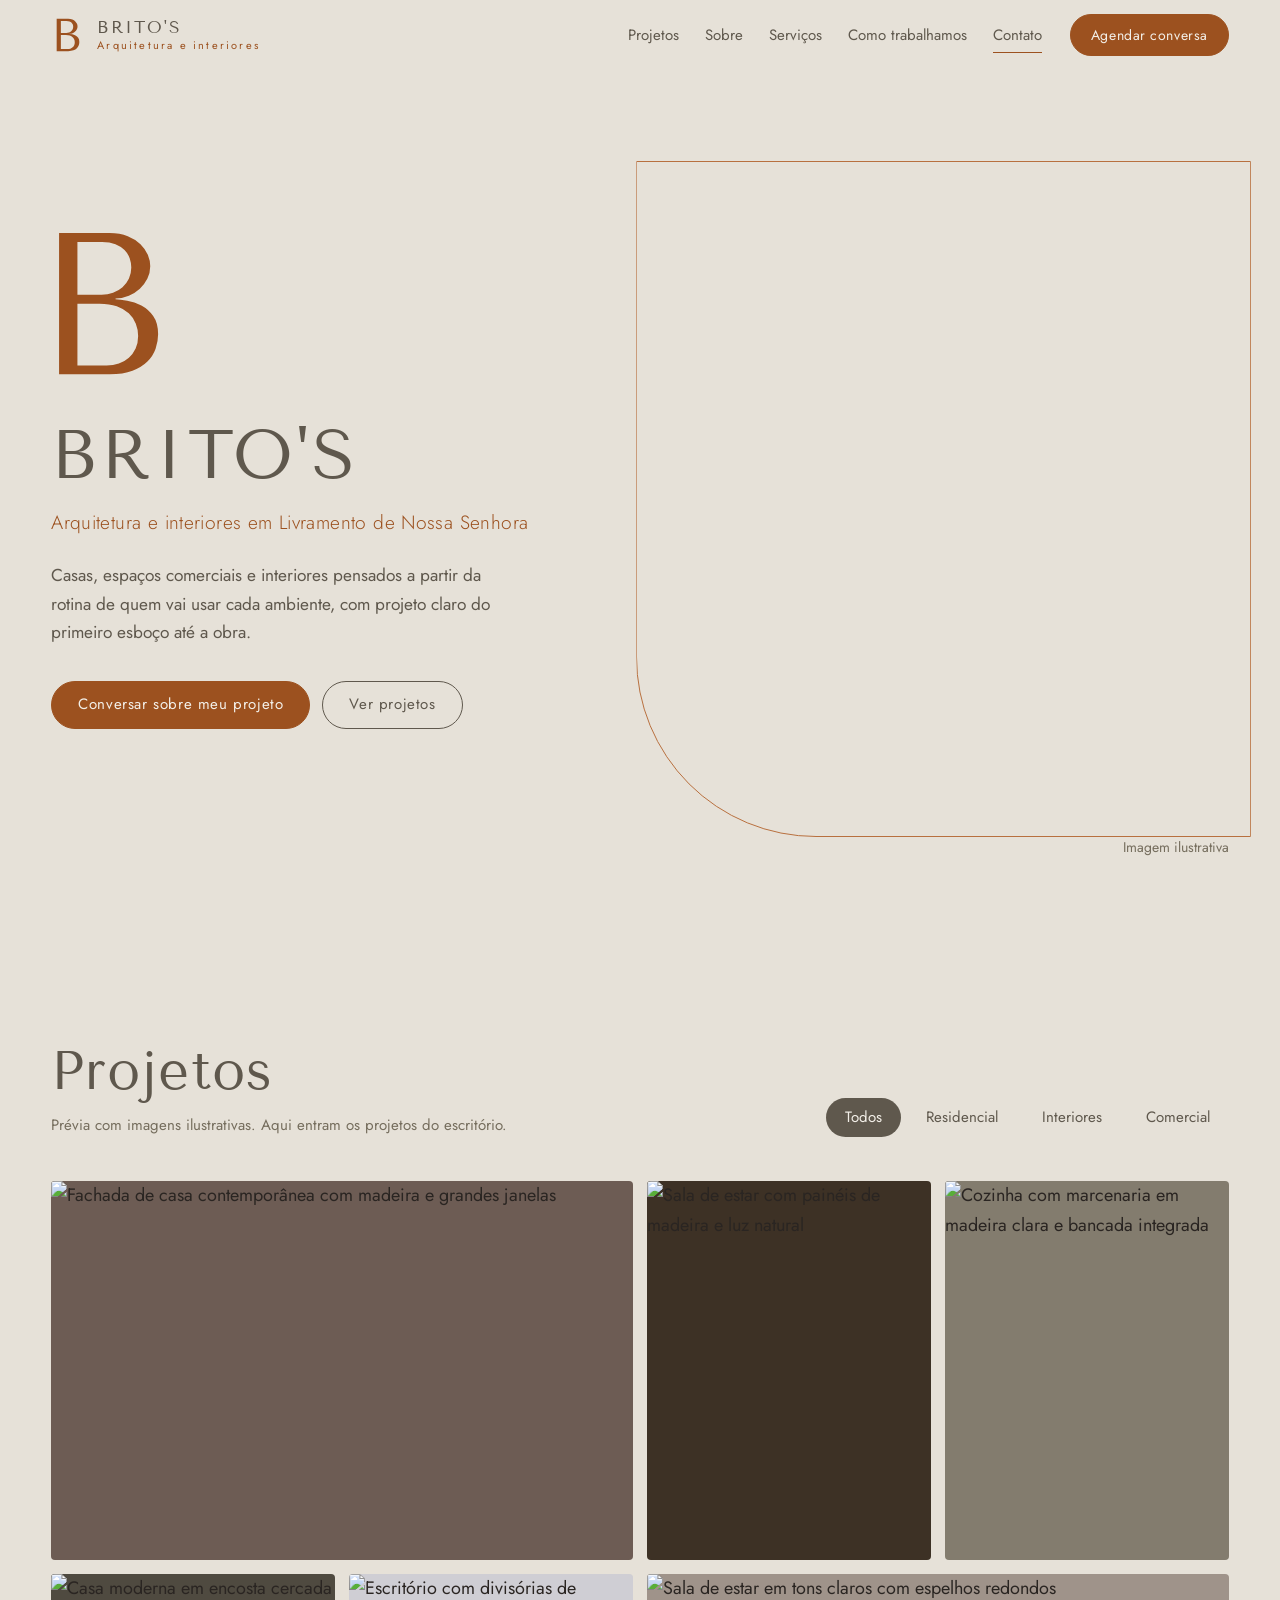
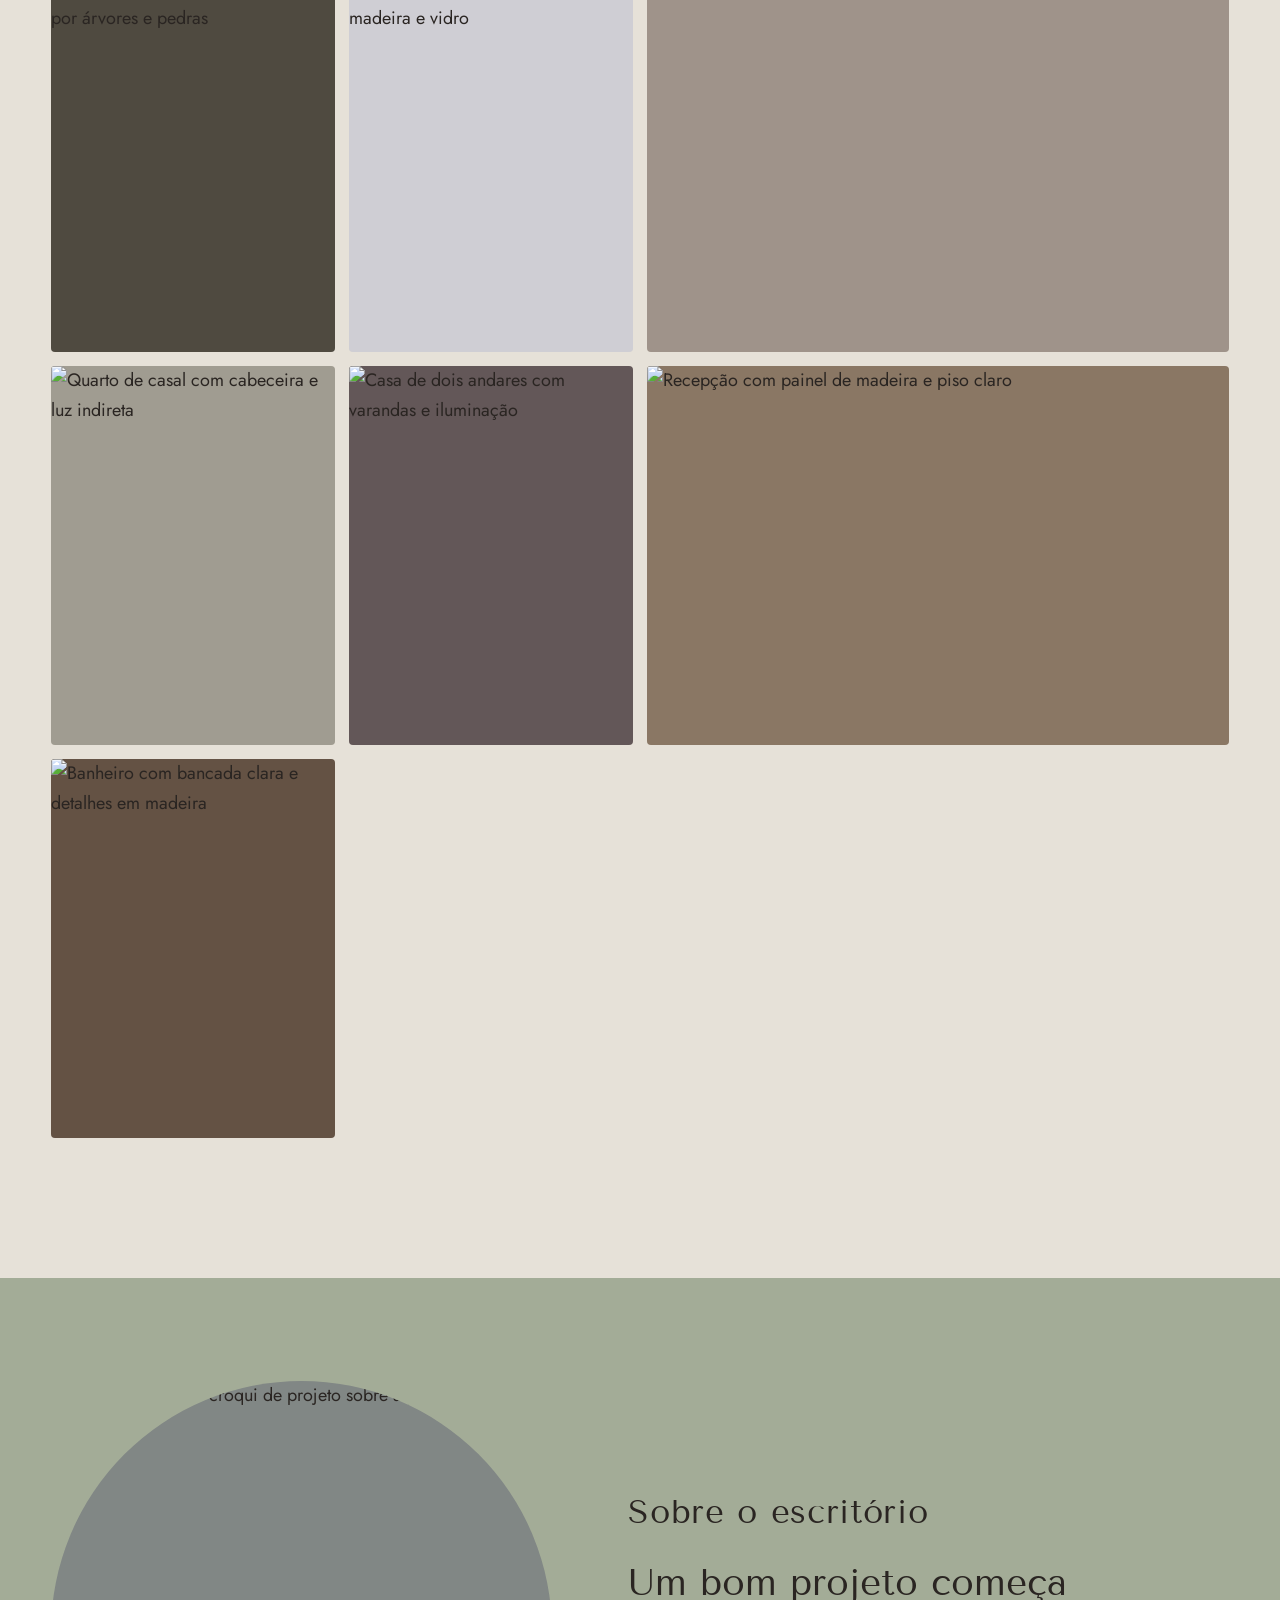
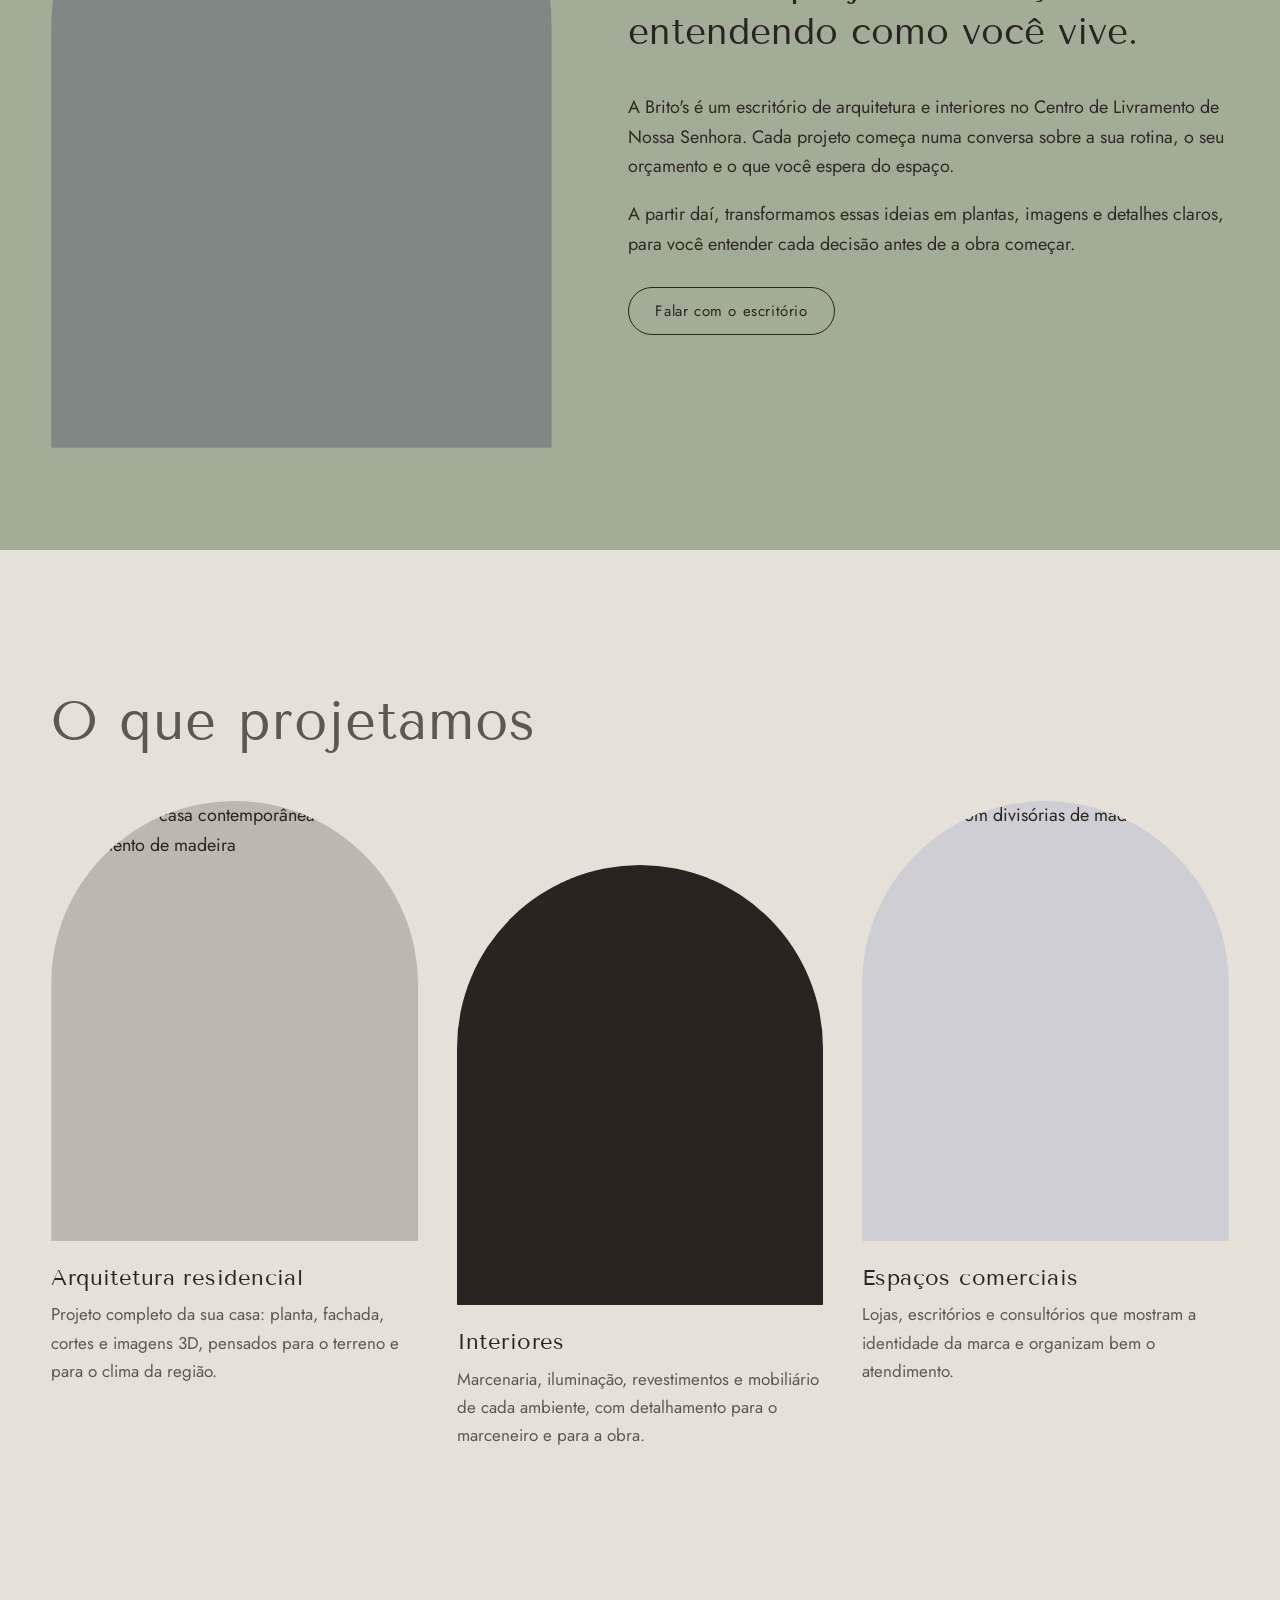
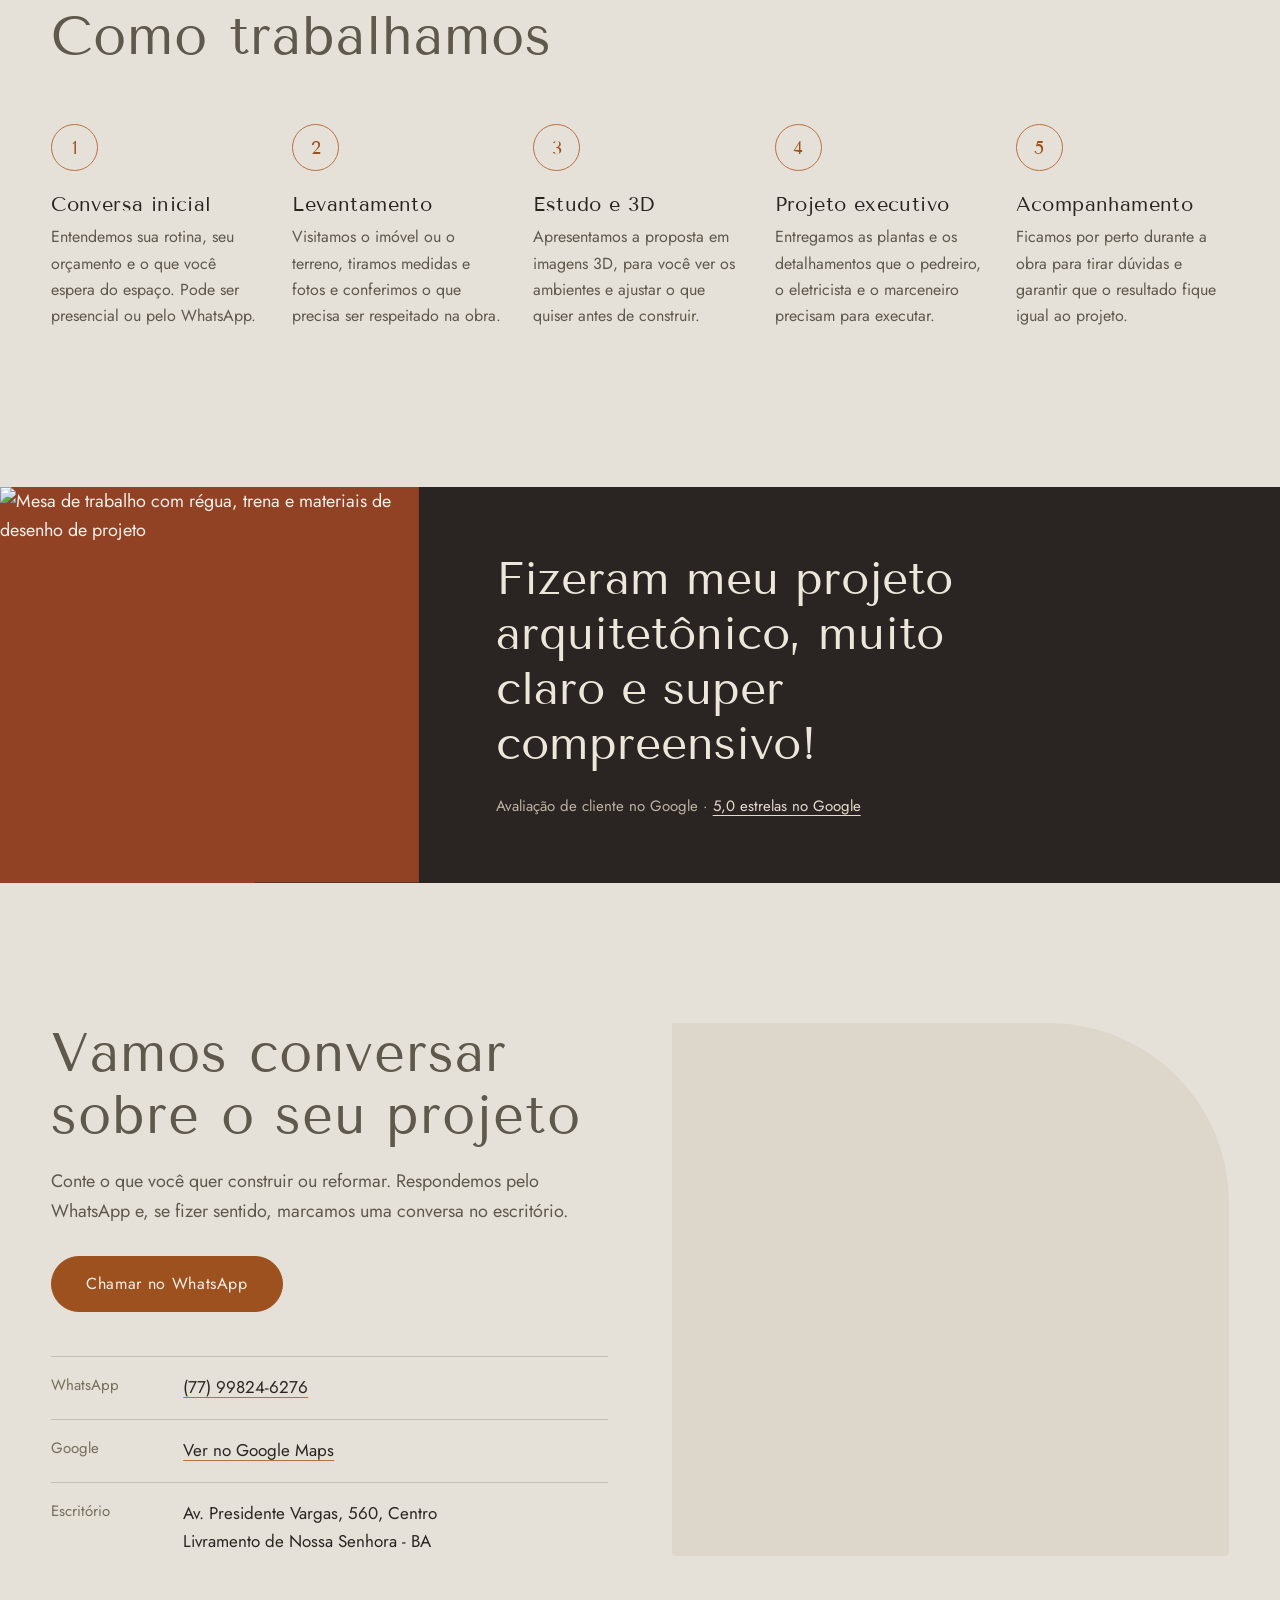
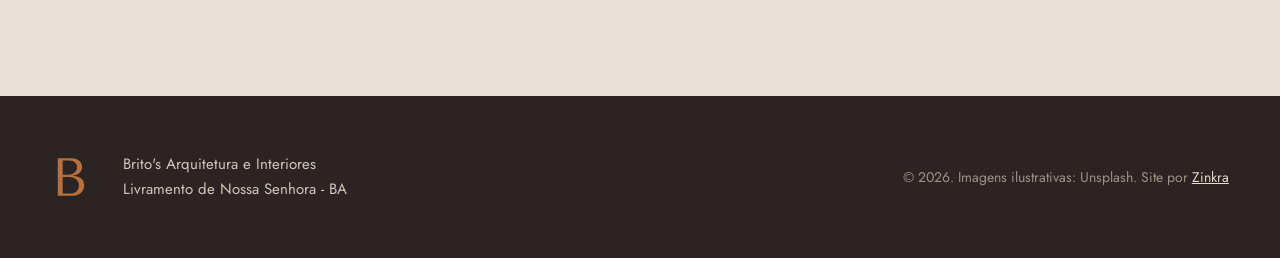
==== commit fc9a31e2: "Brito's: fotos carregam mais rápido Cada foto agora vem no tamanho certo para a tela (srcset/sizes)," ====
--- a/britos/index.html
+++ b/britos/index.html
@@ -26,8 +26,9 @@
 
 <link rel="preload" as="font" type="font/woff2" href="fonts/tenor-sans.woff2" crossorigin>
 <link rel="preload" as="font" type="font/woff2" href="fonts/jost-300.woff2" crossorigin>
-<link rel="preconnect" href="https://images.unsplash.com">
-<link rel="preload" as="image" href="https://images.unsplash.com/photo-1760067538022-8ef8739b1b18?auto=format&fit=crop&q=80&w=1400">
+<link rel="preconnect" href="https://images.unsplash.com" crossorigin>
+<link rel="dns-prefetch" href="https://images.unsplash.com">
+<link rel="preload" as="image" href="https://images.unsplash.com/photo-1760067538022-8ef8739b1b18?auto=format&amp;fit=crop&amp;q=60&amp;w=1280" imagesrcset="https://images.unsplash.com/photo-1760067538022-8ef8739b1b18?auto=format&amp;fit=crop&amp;q=60&amp;w=640 640w, https://images.unsplash.com/photo-1760067538022-8ef8739b1b18?auto=format&amp;fit=crop&amp;q=60&amp;w=960 960w, https://images.unsplash.com/photo-1760067538022-8ef8739b1b18?auto=format&amp;fit=crop&amp;q=60&amp;w=1280 1280w, https://images.unsplash.com/photo-1760067538022-8ef8739b1b18?auto=format&amp;fit=crop&amp;q=60&amp;w=1600 1600w" imagesizes="(max-width: 820px) 100vw, 55vw" fetchpriority="high">
 <link rel="stylesheet" href="style.css">
 
 <script type="application/ld+json">
@@ -97,7 +98,7 @@
     </div>
   </div>
   <figure class="hero-photo">
-    <img src="https://images.unsplash.com/photo-1760067538022-8ef8739b1b18?auto=format&fit=crop&q=80&w=1400" width="1400" height="934" alt="Casa contemporânea térrea com volumes em madeira e tijolo e jardim na frente" fetchpriority="high">
+    <img class="ux" style="background-color:#99654b" src="https://images.unsplash.com/photo-1760067538022-8ef8739b1b18?auto=format&amp;fit=crop&amp;q=60&amp;w=1280" srcset="https://images.unsplash.com/photo-1760067538022-8ef8739b1b18?auto=format&amp;fit=crop&amp;q=60&amp;w=640 640w, https://images.unsplash.com/photo-1760067538022-8ef8739b1b18?auto=format&amp;fit=crop&amp;q=60&amp;w=960 960w, https://images.unsplash.com/photo-1760067538022-8ef8739b1b18?auto=format&amp;fit=crop&amp;q=60&amp;w=1280 1280w, https://images.unsplash.com/photo-1760067538022-8ef8739b1b18?auto=format&amp;fit=crop&amp;q=60&amp;w=1600 1600w" sizes="(max-width: 820px) 100vw, 55vw" width="1400" height="934" alt="Casa contemporânea térrea com volumes em madeira e tijolo e jardim na frente" fetchpriority="high">
     <figcaption>Imagem ilustrativa</figcaption>
   </figure>
 </section>
@@ -114,41 +115,41 @@
   </div>
   <ul class="gallery">
     <li data-cat="residencial" class="wide"><button type="button" aria-label="Ampliar: Residência com fachada em madeira">
-      <img src="https://images.unsplash.com/photo-1756706718604-ef4af3970e33?auto=format&fit=crop&q=80&w=1100" loading="lazy" decoding="async" alt="Fachada de casa contemporânea com madeira e grandes janelas">
+      <img class="ux" style="background-color:#6d5c54" src="https://images.unsplash.com/photo-1756706718604-ef4af3970e33?auto=format&amp;fit=crop&amp;q=60&amp;w=900" srcset="https://images.unsplash.com/photo-1756706718604-ef4af3970e33?auto=format&amp;fit=crop&amp;q=60&amp;w=600 600w, https://images.unsplash.com/photo-1756706718604-ef4af3970e33?auto=format&amp;fit=crop&amp;q=60&amp;w=900 900w, https://images.unsplash.com/photo-1756706718604-ef4af3970e33?auto=format&amp;fit=crop&amp;q=60&amp;w=1200 1200w" sizes="(max-width: 820px) 100vw, 50vw" loading="lazy" decoding="async" alt="Fachada de casa contemporânea com madeira e grandes janelas">
       <span class="cap">Residência com fachada em madeira<small>Residencial</small></span></button></li>
     <li data-cat="interiores"><button type="button" aria-label="Ampliar: Living integrado">
-      <img src="https://images.unsplash.com/photo-1774199496664-a9690967be5a?auto=format&fit=crop&q=80&w=700" loading="lazy" decoding="async" alt="Sala de estar com painéis de madeira e luz natural">
+      <img class="ux" style="background-color:#3d3125" src="https://images.unsplash.com/photo-1774199496664-a9690967be5a?auto=format&amp;fit=crop&amp;q=60&amp;w=600" srcset="https://images.unsplash.com/photo-1774199496664-a9690967be5a?auto=format&amp;fit=crop&amp;q=60&amp;w=300 300w, https://images.unsplash.com/photo-1774199496664-a9690967be5a?auto=format&amp;fit=crop&amp;q=60&amp;w=450 450w, https://images.unsplash.com/photo-1774199496664-a9690967be5a?auto=format&amp;fit=crop&amp;q=60&amp;w=600 600w, https://images.unsplash.com/photo-1774199496664-a9690967be5a?auto=format&amp;fit=crop&amp;q=60&amp;w=800 800w" sizes="(max-width: 820px) 50vw, 25vw" loading="lazy" decoding="async" alt="Sala de estar com painéis de madeira e luz natural">
       <span class="cap">Living integrado<small>Interiores</small></span></button></li>
     <li data-cat="interiores"><button type="button" aria-label="Ampliar: Cozinha em madeira">
-      <img src="https://images.unsplash.com/photo-1502005097973-6a7082348e28?auto=format&fit=crop&q=80&w=700" loading="lazy" decoding="async" alt="Cozinha com marcenaria em madeira clara e bancada integrada">
+      <img class="ux" style="background-color:#837c6e" src="https://images.unsplash.com/photo-1502005097973-6a7082348e28?auto=format&amp;fit=crop&amp;q=60&amp;w=600" srcset="https://images.unsplash.com/photo-1502005097973-6a7082348e28?auto=format&amp;fit=crop&amp;q=60&amp;w=300 300w, https://images.unsplash.com/photo-1502005097973-6a7082348e28?auto=format&amp;fit=crop&amp;q=60&amp;w=450 450w, https://images.unsplash.com/photo-1502005097973-6a7082348e28?auto=format&amp;fit=crop&amp;q=60&amp;w=600 600w, https://images.unsplash.com/photo-1502005097973-6a7082348e28?auto=format&amp;fit=crop&amp;q=60&amp;w=800 800w" sizes="(max-width: 820px) 50vw, 25vw" loading="lazy" decoding="async" alt="Cozinha com marcenaria em madeira clara e bancada integrada">
       <span class="cap">Cozinha em madeira<small>Interiores</small></span></button></li>
     <li data-cat="residencial"><button type="button" aria-label="Ampliar: Casa na encosta">
-      <img src="https://images.unsplash.com/photo-1698994705178-d244d73ea573?auto=format&fit=crop&q=80&w=700" loading="lazy" decoding="async" alt="Casa moderna em encosta cercada por árvores e pedras">
+      <img class="ux" style="background-color:#4f4a40" src="https://images.unsplash.com/photo-1698994705178-d244d73ea573?auto=format&amp;fit=crop&amp;q=60&amp;w=600" srcset="https://images.unsplash.com/photo-1698994705178-d244d73ea573?auto=format&amp;fit=crop&amp;q=60&amp;w=300 300w, https://images.unsplash.com/photo-1698994705178-d244d73ea573?auto=format&amp;fit=crop&amp;q=60&amp;w=450 450w, https://images.unsplash.com/photo-1698994705178-d244d73ea573?auto=format&amp;fit=crop&amp;q=60&amp;w=600 600w, https://images.unsplash.com/photo-1698994705178-d244d73ea573?auto=format&amp;fit=crop&amp;q=60&amp;w=800 800w" sizes="(max-width: 820px) 50vw, 25vw" loading="lazy" decoding="async" alt="Casa moderna em encosta cercada por árvores e pedras">
       <span class="cap">Casa na encosta<small>Residencial</small></span></button></li>
     <li data-cat="comercial"><button type="button" aria-label="Ampliar: Escritório com marcenaria">
-      <img src="https://images.unsplash.com/photo-1765371514743-45bd8e6c0a28?auto=format&fit=crop&q=80&w=700" loading="lazy" decoding="async" alt="Escritório com divisórias de madeira e vidro">
+      <img class="ux" style="background-color:#cfced4" src="https://images.unsplash.com/photo-1765371514743-45bd8e6c0a28?auto=format&amp;fit=crop&amp;q=60&amp;w=600" srcset="https://images.unsplash.com/photo-1765371514743-45bd8e6c0a28?auto=format&amp;fit=crop&amp;q=60&amp;w=300 300w, https://images.unsplash.com/photo-1765371514743-45bd8e6c0a28?auto=format&amp;fit=crop&amp;q=60&amp;w=450 450w, https://images.unsplash.com/photo-1765371514743-45bd8e6c0a28?auto=format&amp;fit=crop&amp;q=60&amp;w=600 600w, https://images.unsplash.com/photo-1765371514743-45bd8e6c0a28?auto=format&amp;fit=crop&amp;q=60&amp;w=800 800w" sizes="(max-width: 820px) 50vw, 25vw" loading="lazy" decoding="async" alt="Escritório com divisórias de madeira e vidro">
       <span class="cap">Escritório com marcenaria<small>Comercial</small></span></button></li>
     <li data-cat="interiores" class="wide"><button type="button" aria-label="Ampliar: Sala de estar clara">
-      <img src="https://images.unsplash.com/photo-1631679706909-1844bbd07221?auto=format&fit=crop&q=80&w=1100" loading="lazy" decoding="async" alt="Sala de estar em tons claros com espelhos redondos">
+      <img class="ux" style="background-color:#9f938a" src="https://images.unsplash.com/photo-1631679706909-1844bbd07221?auto=format&amp;fit=crop&amp;q=60&amp;w=900" srcset="https://images.unsplash.com/photo-1631679706909-1844bbd07221?auto=format&amp;fit=crop&amp;q=60&amp;w=600 600w, https://images.unsplash.com/photo-1631679706909-1844bbd07221?auto=format&amp;fit=crop&amp;q=60&amp;w=900 900w, https://images.unsplash.com/photo-1631679706909-1844bbd07221?auto=format&amp;fit=crop&amp;q=60&amp;w=1200 1200w" sizes="(max-width: 820px) 100vw, 50vw" loading="lazy" decoding="async" alt="Sala de estar em tons claros com espelhos redondos">
       <span class="cap">Sala de estar clara<small>Interiores</small></span></button></li>
     <li data-cat="interiores"><button type="button" aria-label="Ampliar: Suíte acolhedora">
-      <img src="https://images.unsplash.com/photo-1638840992956-142399e7e2df?auto=format&fit=crop&q=80&w=700" loading="lazy" decoding="async" alt="Quarto de casal com cabeceira e luz indireta">
+      <img class="ux" style="background-color:#a09c91" src="https://images.unsplash.com/photo-1638840992956-142399e7e2df?auto=format&amp;fit=crop&amp;q=60&amp;w=600" srcset="https://images.unsplash.com/photo-1638840992956-142399e7e2df?auto=format&amp;fit=crop&amp;q=60&amp;w=300 300w, https://images.unsplash.com/photo-1638840992956-142399e7e2df?auto=format&amp;fit=crop&amp;q=60&amp;w=450 450w, https://images.unsplash.com/photo-1638840992956-142399e7e2df?auto=format&amp;fit=crop&amp;q=60&amp;w=600 600w, https://images.unsplash.com/photo-1638840992956-142399e7e2df?auto=format&amp;fit=crop&amp;q=60&amp;w=800 800w" sizes="(max-width: 820px) 50vw, 25vw" loading="lazy" decoding="async" alt="Quarto de casal com cabeceira e luz indireta">
       <span class="cap">Suíte acolhedora<small>Interiores</small></span></button></li>
     <li data-cat="residencial"><button type="button" aria-label="Ampliar: Sobrado com varandas">
-      <img src="https://images.unsplash.com/photo-1721815693498-cc28507c0ba2?auto=format&fit=crop&q=80&w=700" loading="lazy" decoding="async" alt="Casa de dois andares com varandas e iluminação">
+      <img class="ux" style="background-color:#635758" src="https://images.unsplash.com/photo-1721815693498-cc28507c0ba2?auto=format&amp;fit=crop&amp;q=60&amp;w=600" srcset="https://images.unsplash.com/photo-1721815693498-cc28507c0ba2?auto=format&amp;fit=crop&amp;q=60&amp;w=300 300w, https://images.unsplash.com/photo-1721815693498-cc28507c0ba2?auto=format&amp;fit=crop&amp;q=60&amp;w=450 450w, https://images.unsplash.com/photo-1721815693498-cc28507c0ba2?auto=format&amp;fit=crop&amp;q=60&amp;w=600 600w, https://images.unsplash.com/photo-1721815693498-cc28507c0ba2?auto=format&amp;fit=crop&amp;q=60&amp;w=800 800w" sizes="(max-width: 820px) 50vw, 25vw" loading="lazy" decoding="async" alt="Casa de dois andares com varandas e iluminação">
       <span class="cap">Sobrado com varandas<small>Residencial</small></span></button></li>
     <li data-cat="comercial" class="wide"><button type="button" aria-label="Ampliar: Recepção corporativa">
-      <img src="https://images.unsplash.com/photo-1758448500688-3ababa93fd67?auto=format&fit=crop&q=80&w=1100" loading="lazy" decoding="async" alt="Recepção com painel de madeira e piso claro">
+      <img class="ux" style="background-color:#8a7764" src="https://images.unsplash.com/photo-1758448500688-3ababa93fd67?auto=format&amp;fit=crop&amp;q=60&amp;w=900" srcset="https://images.unsplash.com/photo-1758448500688-3ababa93fd67?auto=format&amp;fit=crop&amp;q=60&amp;w=600 600w, https://images.unsplash.com/photo-1758448500688-3ababa93fd67?auto=format&amp;fit=crop&amp;q=60&amp;w=900 900w, https://images.unsplash.com/photo-1758448500688-3ababa93fd67?auto=format&amp;fit=crop&amp;q=60&amp;w=1200 1200w" sizes="(max-width: 820px) 100vw, 50vw" loading="lazy" decoding="async" alt="Recepção com painel de madeira e piso claro">
       <span class="cap">Recepção corporativa<small>Comercial</small></span></button></li>
     <li data-cat="interiores"><button type="button" aria-label="Ampliar: Banheiro com madeira">
-      <img src="https://images.unsplash.com/photo-1763485956310-55f3c0e822d5?auto=format&fit=crop&q=80&w=700" loading="lazy" decoding="async" alt="Banheiro com bancada clara e detalhes em madeira">
+      <img class="ux" style="background-color:#645244" src="https://images.unsplash.com/photo-1763485956310-55f3c0e822d5?auto=format&amp;fit=crop&amp;q=60&amp;w=600" srcset="https://images.unsplash.com/photo-1763485956310-55f3c0e822d5?auto=format&amp;fit=crop&amp;q=60&amp;w=300 300w, https://images.unsplash.com/photo-1763485956310-55f3c0e822d5?auto=format&amp;fit=crop&amp;q=60&amp;w=450 450w, https://images.unsplash.com/photo-1763485956310-55f3c0e822d5?auto=format&amp;fit=crop&amp;q=60&amp;w=600 600w, https://images.unsplash.com/photo-1763485956310-55f3c0e822d5?auto=format&amp;fit=crop&amp;q=60&amp;w=800 800w" sizes="(max-width: 820px) 50vw, 25vw" loading="lazy" decoding="async" alt="Banheiro com bancada clara e detalhes em madeira">
       <span class="cap">Banheiro com madeira<small>Interiores</small></span></button></li>
   </ul>
 </section>
 
 <section class="about" id="sobre" aria-labelledby="sobre-titulo">
   <figure class="about-photo">
-    <img src="https://images.unsplash.com/photo-1649688066830-a0cf04d1bc41?auto=format&fit=crop&q=80&w=800" loading="lazy" alt="Mãos desenhando croqui de projeto sobre a prancheta">
+    <img class="ux" style="background-color:#818785" src="https://images.unsplash.com/photo-1649688066830-a0cf04d1bc41?auto=format&amp;fit=crop&amp;q=60&amp;w=600" srcset="https://images.unsplash.com/photo-1649688066830-a0cf04d1bc41?auto=format&amp;fit=crop&amp;q=60&amp;w=400 400w, https://images.unsplash.com/photo-1649688066830-a0cf04d1bc41?auto=format&amp;fit=crop&amp;q=60&amp;w=600 600w, https://images.unsplash.com/photo-1649688066830-a0cf04d1bc41?auto=format&amp;fit=crop&amp;q=60&amp;w=800 800w" sizes="(max-width: 820px) 100vw, 33vw" loading="lazy" alt="Mãos desenhando croqui de projeto sobre a prancheta">
   </figure>
   <div class="about-text">
     <h2 id="sobre-titulo">Sobre o escritório</h2>
@@ -165,17 +166,17 @@
   <h2 id="serv-titulo">O que projetamos</h2>
   <div class="service-list">
     <article class="service">
-      <img src="https://images.unsplash.com/photo-1564703048291-bcf7f001d83d?auto=format&fit=crop&q=80&w=700" loading="lazy" alt="Fachada de casa contemporânea com revestimento de madeira">
+      <img class="ux" style="background-color:#bdb7af" src="https://images.unsplash.com/photo-1564703048291-bcf7f001d83d?auto=format&amp;fit=crop&amp;q=60&amp;w=600" srcset="https://images.unsplash.com/photo-1564703048291-bcf7f001d83d?auto=format&amp;fit=crop&amp;q=60&amp;w=400 400w, https://images.unsplash.com/photo-1564703048291-bcf7f001d83d?auto=format&amp;fit=crop&amp;q=60&amp;w=600 600w, https://images.unsplash.com/photo-1564703048291-bcf7f001d83d?auto=format&amp;fit=crop&amp;q=60&amp;w=800 800w" sizes="(max-width: 820px) 100vw, 33vw" loading="lazy" alt="Fachada de casa contemporânea com revestimento de madeira">
       <h3>Arquitetura residencial</h3>
       <p>Projeto completo da sua casa: planta, fachada, cortes e imagens 3D, pensados para o terreno e para o clima da região.</p>
     </article>
     <article class="service">
-      <img src="https://images.unsplash.com/photo-1512916194211-3f2b7f5f7de3?auto=format&fit=crop&q=80&w=700" loading="lazy" alt="Cozinha com marcenaria em madeira e armários escuros">
+      <img class="ux" style="background-color:#2a2420" src="https://images.unsplash.com/photo-1512916194211-3f2b7f5f7de3?auto=format&amp;fit=crop&amp;q=60&amp;w=600" srcset="https://images.unsplash.com/photo-1512916194211-3f2b7f5f7de3?auto=format&amp;fit=crop&amp;q=60&amp;w=400 400w, https://images.unsplash.com/photo-1512916194211-3f2b7f5f7de3?auto=format&amp;fit=crop&amp;q=60&amp;w=600 600w, https://images.unsplash.com/photo-1512916194211-3f2b7f5f7de3?auto=format&amp;fit=crop&amp;q=60&amp;w=800 800w" sizes="(max-width: 820px) 100vw, 33vw" loading="lazy" alt="Cozinha com marcenaria em madeira e armários escuros">
       <h3>Interiores</h3>
       <p>Marcenaria, iluminação, revestimentos e mobiliário de cada ambiente, com detalhamento para o marceneiro e para a obra.</p>
     </article>
     <article class="service">
-      <img src="https://images.unsplash.com/photo-1765371514743-45bd8e6c0a28?auto=format&fit=crop&q=80&w=700" loading="lazy" alt="Escritório com divisórias de madeira e vidro">
+      <img class="ux" style="background-color:#cfced4" src="https://images.unsplash.com/photo-1765371514743-45bd8e6c0a28?auto=format&amp;fit=crop&amp;q=60&amp;w=600" srcset="https://images.unsplash.com/photo-1765371514743-45bd8e6c0a28?auto=format&amp;fit=crop&amp;q=60&amp;w=400 400w, https://images.unsplash.com/photo-1765371514743-45bd8e6c0a28?auto=format&amp;fit=crop&amp;q=60&amp;w=600 600w, https://images.unsplash.com/photo-1765371514743-45bd8e6c0a28?auto=format&amp;fit=crop&amp;q=60&amp;w=800 800w" sizes="(max-width: 820px) 100vw, 33vw" loading="lazy" alt="Escritório com divisórias de madeira e vidro">
       <h3>Espaços comerciais</h3>
       <p>Lojas, escritórios e consultórios que mostram a identidade da marca e organizam bem o atendimento.</p>
     </article>
@@ -194,7 +195,7 @@
 </section>
 
 <section class="quote-band" aria-label="Avaliação de cliente no Google">
-  <img src="https://images.unsplash.com/photo-1598149255714-de0a630b96ea?auto=format&fit=crop&q=80&w=800" loading="lazy" alt="Mesa de trabalho com régua, trena e materiais de desenho de projeto">
+  <img class="ux" style="background-color:#914225" src="https://images.unsplash.com/photo-1598149255714-de0a630b96ea?auto=format&amp;fit=crop&amp;q=60&amp;w=600" srcset="https://images.unsplash.com/photo-1598149255714-de0a630b96ea?auto=format&amp;fit=crop&amp;q=60&amp;w=400 400w, https://images.unsplash.com/photo-1598149255714-de0a630b96ea?auto=format&amp;fit=crop&amp;q=60&amp;w=600 600w, https://images.unsplash.com/photo-1598149255714-de0a630b96ea?auto=format&amp;fit=crop&amp;q=60&amp;w=800 800w" sizes="(max-width: 820px) 100vw, 33vw" loading="lazy" alt="Mesa de trabalho com régua, trena e materiais de desenho de projeto">
   <figure class="review">
     <blockquote><p>Fizeram meu projeto arquitetônico, muito claro e super compreensivo!</p></blockquote>
     <figcaption>Avaliação de cliente no Google · <a href="https://www.google.com/maps/search/Brito%C2%B4s+Arquitetura+e+Interiores+Livramento+de+Nossa+Senhora" target="_blank" rel="noopener">5,0 estrelas no Google</a></figcaption>
--- a/britos/style.css
+++ b/britos/style.css
@@ -281,3 +281,6 @@
 .quote-band .review a { color: #E6DCCD; text-underline-offset: 4px; }
 .gallery img, .service img, .about-photo img, .quote-band img, .hero-photo img { background: var(--reboco-2); }
 @media (max-width: 820px) { .quote-band .review { margin: 40px 0 48px; } }
+/* fotos: cor de fundo da própria foto enquanto carrega e entrada suave quando chega */
+img.ux { opacity: 0; transition: opacity .6s ease; }
+img.ux.ok { opacity: 1; }
